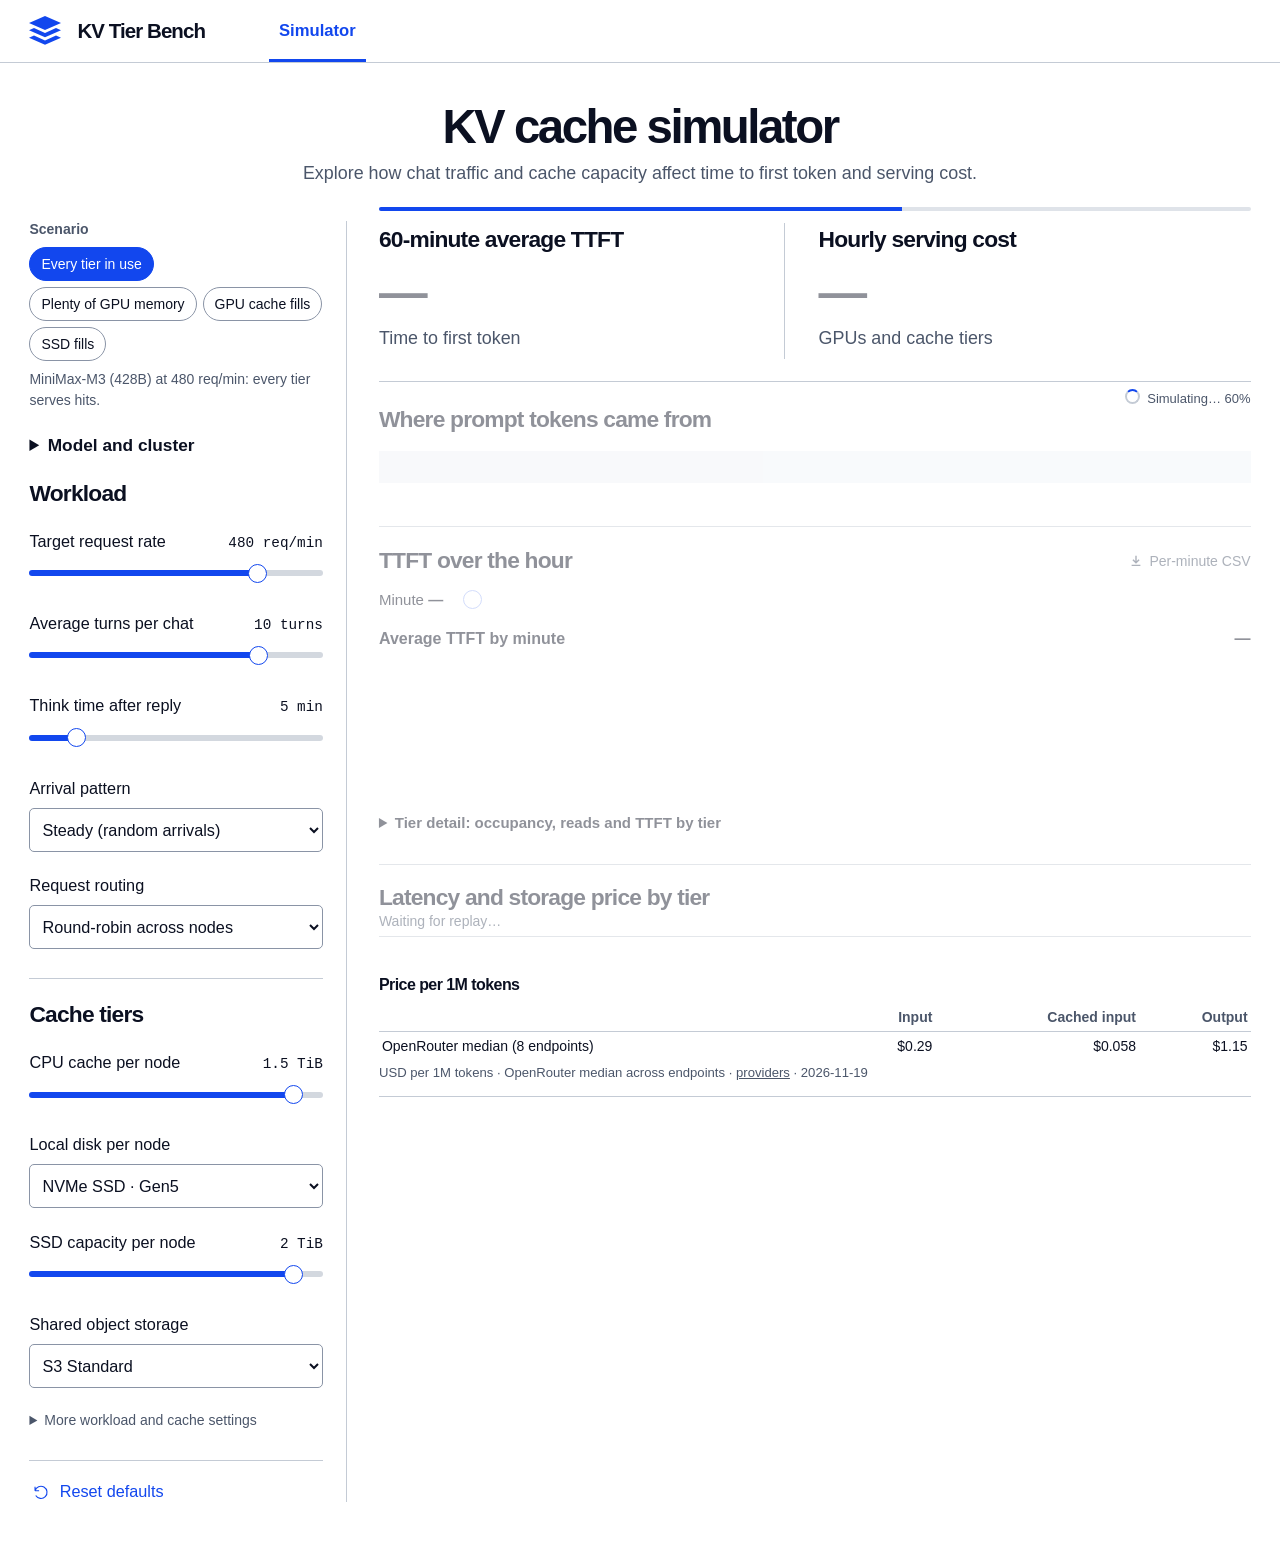
==== web/index.html @ f0acfe15 "kv-tier-bench: simulator only, large-model defaults, token prices, progress - Remove the advanced la" ====
<!doctype html>
<html lang="en">
<head>
<meta charset="utf-8">
<meta name="viewport" content="width=device-width, initial-scale=1">
<title>KV cache simulator · KV Tier Bench</title>
<meta name="description" content="Replay chat traffic through tiered KV caches to explore average time to first token and hourly backing storage cost.">
<link rel="icon" type="image/svg+xml" href="./layers.svg">
<link rel="stylesheet" href="./simulator.css">
<script type="module" src="./simulator.js"></script>
</head>
<body>
<header><nav aria-label="Main navigation">
  <a class="brand" href="./"><img src="./layers.svg" width="32" height="32" alt=""> KV Tier Bench</a>
  <a class="active" href="./" aria-current="page">Simulator</a>
</nav></header>
<main>
  <div class="intro">
    <h1>KV cache simulator</h1>
    <p>Explore how chat traffic and cache capacity affect time to first token and serving cost.</p>
  </div>
  <div class="workspace">
    <aside class="settings" aria-label="Simulator settings">
    <button type="button" id="edit-settings" aria-controls="controls" aria-expanded="false">Edit workload and cache</button>
    <div class="scenarios" role="group" aria-labelledby="scenario-heading">
      <h2 id="scenario-heading">Scenario</h2>
      <div id="scenario-buttons" class="scenario-buttons"></div>
      <p id="scenario-note" class="chart-note" aria-live="polite"></p>
    </div>
    <form id="controls" aria-label="Simulation parameters">
      <details class="deployment">
        <summary>Model and cluster</summary>
        <label class="select-field" for="model">Model</label><select id="model"></select>
        <label class="select-field" for="precision">Serving precision</label><select id="precision"></select>
        <label class="select-field" for="gpu">GPU model</label><select id="gpu"></select>
        <div class="counts">
          <label>Prefill nodes<select id="nodes"></select></label>
          <label>GPUs per node<select id="gpus-per-node"></select></label>
        </div>
        <p id="layout" class="chart-note"></p>
        <label class="select-field" for="interconnect">Inter-node link</label><select id="interconnect"></select>
        <p class="chart-note">Used for peer-cache reads, KV transfers to decode, and inter-node pipeline stages.</p>
      </details>
      <p id="cluster-summary" class="cluster-summary"></p>
      <p id="fit-note" class="fit-note" role="status" hidden></p>
      <section><h2>Workload</h2><div id="workload-controls"></div>
        <label class="select-field" for="pattern">Arrival pattern</label>
        <select id="pattern"><option value="steady">Steady (random arrivals)</option><option value="bursty">Bursty (2× for 2 min of every 6)</option></select>
        <label class="select-field" for="routing">Request routing</label>
        <select id="routing"><option value="round-robin">Round-robin across nodes</option><option value="sticky">Keep each chat on one instance</option><option value="random">Random instance per request</option></select>
      </section>
      <section><h2>Cache tiers</h2><div id="cache-controls"></div>
        <label class="select-field" for="disk">Local disk per node</label>
        <select id="disk">
          <option value="">Off</option>
          <option value="fs-nvme-gen5">NVMe SSD · Gen5</option>
          <option value="fs-nvme-gen4">NVMe SSD · Gen4</option>
        </select>
        <div id="disk-controls" hidden></div>
        <label class="select-field" for="backing">Shared object storage</label>
        <select id="backing">
          <option value="obj-aws-s3-standard">S3 Standard</option>
          <option value="obj-aws-s3-express">S3 Express</option>
          <option value="">Off</option>
        </select>
      </section>
      <details class="extra"><summary>More workload and cache settings</summary>
        <label class="select-field" for="start">Measure from</label>
        <select id="start"><option value="warm">Warmed-up caches (after 20 min)</option><option value="cold">Empty caches (cold start)</option></select>
        <label class="select-field" for="spread">Message and reply lengths</label>
        <select id="spread"><option value="fixed">Fixed at the set lengths</option><option value="moderate">Varied around them (moderate)</option><option value="long">Long-tailed (a few very long)</option></select>
        <div id="detail-controls"></div>
        <div id="memory-controls"></div>
        <label class="select-field" for="cache-admission">Save to backing tiers</label>
        <select id="cache-admission"><option value="prompt">Complete prompt chunks</option><option value="reply">Include generated reply chunks</option></select>
        <label class="select-field" for="lookup-policy">Priority after local SSD</label>
        <select id="lookup-policy"><option value="stock">S3 before peer (LMCache MP)</option><option value="peer">Peer before S3</option></select>
      </details>
      <button id="reset" type="button"><svg aria-hidden="true" viewBox="0 0 24 24"><path d="M3 10a9 9 0 1 1 1 7m-1-7V4m0 6h6"/></svg>Reset defaults</button>
    </form>
    </aside>
    <article aria-label="Simulation results" id="results" aria-busy="true">
      <div id="progress" class="progress indeterminate" role="progressbar" aria-label="Simulation progress" aria-valuemin="0" aria-valuemax="100"><span></span></div>
      <div class="metrics">
        <section><h2>60-minute average TTFT</h2><strong id="ttft">—</strong><p id="ttft-change" class="run-change"></p><p id="ttft-detail">Time to first token</p></section>
        <section><h2>Hourly serving cost</h2><strong id="cost">—</strong><p id="cost-change" class="run-change"></p><p id="cost-detail">GPUs and cache tiers</p></section>
      </div>
      <p id="status" role="status" class="busy">Simulating…</p>
      <section class="sources" aria-labelledby="sources-heading"><h2 id="sources-heading">Where prompt tokens came from</h2>
        <div id="bar" aria-hidden="true"></div><ul id="legend" aria-label="Share of prompt tokens by source"></ul>
        <p id="run-facts" class="chart-note"></p>
        <p id="cpu-note" class="chart-note" hidden></p>
      </section>
      <section class="timeline" aria-labelledby="timeline-heading">
        <div class="section-heading"><h2 id="timeline-heading">TTFT over the hour</h2>
          <button type="button" id="download-csv" disabled><svg aria-hidden="true" viewBox="0 0 16 16"><path d="M8 2v8m-3.5-3.5L8 10l3.5-3.5M3 13h10"/></svg>Per-minute CSV</button></div>
        <div class="minute-control">
          <label for="inspect-minute">Minute <b id="minute-label">—</b></label>
          <input id="inspect-minute" type="range" min="1" max="60" value="1" disabled>
        </div>
        <div class="track-heading"><h3 id="minute-heading">Average TTFT by minute</h3><strong id="minute-ttft">—</strong></div>
        <canvas id="chart" tabindex="0" role="img" aria-label="Average time to first token by minute. Use the arrow keys to inspect a minute."></canvas>
        <div id="read-events" class="track-note" aria-label="First storage reads"></div>
        <p id="minute-time" class="track-note"></p>
        <details id="tier-details" class="tier-details"><summary>Tier detail: occupancy, reads and TTFT by tier</summary>
        <section id="reader-summary" hidden aria-labelledby="reader-heading">
          <div class="track-heading"><h3 id="reader-heading">Median TTFT for requests reading each tier</h3>
            <select id="reader-scope" aria-label="Tier statistics period"><option value="minute">Selected minute</option><option value="replay" selected>Whole replay</option></select>
          </div>
          <table class="reader-table" aria-labelledby="reader-heading">
            <thead><tr><th scope="col">Tier</th><th scope="col">Requests</th><th scope="col">Median TTFT</th><th scope="col">Median MiB restored</th></tr></thead>
            <tbody id="reader-rows"></tbody>
          </table>
        </section>
        <div class="occupancy-scale">
          <label for="occupancy-scale">Occupancy scale</label>
          <select id="occupancy-scale"><option value="percent">Percent of KV capacity</option><option value="gib">GiB used</option></select>
        </div>
        <div id="tier-tracks"></div>
        </details>
      </section>
      <section id="tier-comparison" aria-labelledby="tier-comparison-title">
        <h2 id="tier-comparison-title">Latency and storage price by tier</h2>
        <p id="comparison-status" class="track-note" role="status"></p>
        <table id="tier-bars" hidden aria-labelledby="tier-comparison-title">
          <thead><tr><th scope="col">Cache option</th><th scope="col">60-minute average TTFT</th><th scope="col">USD / GB-month</th></tr></thead>
          <tbody></tbody>
        </table>
      </section>
      <section class="market-pricing"><h2>Price per 1M tokens</h2>
        <div id="openrouter-input-prices" aria-live="polite">Waiting for the replay…</div>
      </section>
    </article>
  </div>
</main>
</body>
</html>
---- web/simulator.css ----
:root {
  font-family: Inter, "Segoe UI", Arial, sans-serif;
  color: #0b1021;
  background: white;
  --blue: #1247ee;
  --muted: #4b566a;
  --rule: #c4cbd5;
  --side-space: clamp(20px, 2.3vw, 38px);
  font-synthesis: none;
}
* { box-sizing: border-box; }
body, h1, h2, p, ul { margin: 0; }
a, button { color: var(--blue); }
a { text-decoration: none; }
a:hover, button:hover { text-decoration: underline; }
button, input, select { font: inherit; }
:focus-visible { outline: 3px solid #175dec; outline-offset: 4px; }
header { border-bottom: 1px solid var(--rule); }
nav {
  display: flex; align-items: stretch; gap: clamp(28px, 5vw, 80px);
  max-width: 1600px; margin: auto; padding: 0 var(--side-space); height: 62px;
}
nav a { display: inline-flex; align-items: center; }
.brand { color: inherit; font-size: clamp(19px, 1.6vw, 25px); font-weight: 730; letter-spacing: -.045em; gap: 16px; }
.active { border-bottom: 3px solid var(--blue); padding: 3px 10px 0; font-weight: 650; }
nav .active { font-size: clamp(15px, 1.3vw, 20px); }
#reset svg { width: 1em; height: 1em; stroke: currentColor; stroke-width: 1.65; fill: none; }
main { max-width: 1600px; margin: auto; padding: 0 var(--side-space) 40px; }
.intro { text-align: center; padding: clamp(30px, 3vw, 46px) 0 clamp(28px, 2.65vw, 41px); }
h1 { font-weight: 730; font-size: clamp(38px, 3.7vw, 58px); line-height: 1.1; letter-spacing: -.052em; }
.intro p, .metrics p { margin-top: 8px; color: var(--muted); font-size: clamp(15px, 1.4vw, 21px); line-height: 1.45; }
.workspace { display: grid; grid-template-columns: minmax(242px, 26%) minmax(0, 1fr); gap: clamp(26px, 2.5vw, 40px); }
h2 { font-size: clamp(20px, 1.78vw, 28px); line-height: 1.25; letter-spacing: -.035em; }
.settings { min-width: 0; padding-right: clamp(20px, 1.8vw, 30px); border-right: 1px solid var(--rule); }
#edit-settings { display: none; }
.scenarios { margin-bottom: 22px; }
.scenarios h2 { font-size: 14px; letter-spacing: 0; color: var(--muted); font-weight: 600; }
.scenario-buttons { display: flex; flex-wrap: wrap; gap: 6px; margin-top: 8px; }
.scenario-buttons button { min-height: 34px; padding: 4px 11px; border: 1px solid #8a94a6; border-radius: 999px; background: white; color: inherit; font-size: 14px; cursor: pointer; }
.scenario-buttons button:hover { border-color: var(--blue); text-decoration: none; }
.scenario-buttons button[aria-pressed="true"] { background: var(--blue); border-color: var(--blue); color: white; }
.scenarios .chart-note { margin: 8px 0 0; }
form section + section, #reset { border-top: 1px solid var(--rule); margin-top: clamp(25px, 2.3vw, 36px); padding-top: 21px; }
.field, .select-field { display: block; margin-top: clamp(20px, 1.9vw, 30px); }
.field-head { display: flex; align-items: baseline; justify-content: space-between; gap: 8px; }
.field-head label, .select-field, select, #reset { font-size: clamp(15px, 1.27vw, 20px); }
output { font-family: "IBM Plex Mono", ui-monospace, monospace; font-size: clamp(13px, 1.12vw, 17px); white-space: nowrap; }
input[type="range"] {
  width: 100%; appearance: none; margin: 10px 0 0; height: 25px; cursor: pointer; background: transparent;
  --track: linear-gradient(to right, var(--blue) var(--fill), #d3d8df var(--fill));
}
input[type="range"]::-webkit-slider-runnable-track { height: 6px; border-radius: 9px; background: var(--track); }
input[type="range"]::-moz-range-track { height: 6px; border-radius: 9px; background: var(--track); }
input[type="range"]::-webkit-slider-thumb { appearance: none; width: 19px; height: 19px; margin-top: -6.5px; background: white; border: 1.5px solid var(--blue); border-radius: 50%; }
input[type="range"]:disabled { opacity: .4; cursor: default; }
input[type="range"]::-moz-range-thumb { width: 17px; height: 17px; background: white; border: 1.5px solid var(--blue); border-radius: 50%; }
select { margin-top: 10px; background: white; border: 1px solid #8a94a6; border-radius: 5px; min-height: 44px; padding: 8px; width: 100%; color: inherit; }
#reset { width: 100%; display: flex; align-items: center; gap: 10px; cursor: pointer; background: none; border-width: 1px 0 0; padding-left: 4px; }
.metrics { display: grid; grid-template-columns: 1fr 1.15fr; padding: 2px 0 clamp(18px, 1.7vw, 28px); border-bottom: 1px solid var(--rule); }
.metrics section + section { padding-left: clamp(22px, 2.6vw, 40px); border-left: 1px solid var(--rule); }
.metrics h2 { margin: 2px 0 13px; }
.metrics strong { display: block; font-size: clamp(36px, 3.8vw, 60px); font-weight: 720; line-height: 1.06; letter-spacing: -.048em; font-variant-numeric: tabular-nums; }
.metrics p { margin-bottom: 7px; }
.metrics .run-change { font-size: 14px; color: inherit; font-variant-numeric: tabular-nums; }
.run-change:empty { display: none; }
#results { min-width: 0; position: relative; }
#status { position: absolute; right: 0; margin-top: 7px; color: var(--muted); font-size: 13px; }
/* Simulation progress: a thin bar above the results and a spinner beside the status text. */
.progress { position: absolute; top: -14px; left: 0; right: 0; height: 4px; border-radius: 2px; background: #dfe3e9; overflow: hidden; }
.progress[hidden] { display: none; }
.progress span { display: block; height: 100%; width: 0; background: var(--blue); transition: width .2s ease-out; }
.progress.indeterminate span { width: 35%; animation: progress-slide 1.1s ease-in-out infinite; }
@keyframes progress-slide { from { transform: translateX(-100%); } to { transform: translateX(290%); } }
#status.busy::before { content: ""; display: inline-block; width: 11px; height: 11px; margin-right: 7px; vertical-align: -1px;
  border: 2px solid #c4cbd5; border-top-color: var(--blue); border-radius: 50%; animation: spin .8s linear infinite; }
@keyframes spin { to { transform: rotate(360deg); } }
@media (prefers-reduced-motion: reduce) {
  .progress.indeterminate span { animation: none; width: 100%; opacity: .4; }
  #status.busy::before { animation: none; }
}
#status.error { background: #fff3ed; color: #922b10; position: static; padding: 10px; margin-block: 16px; }
/* Results that belong to the previous settings fade while the replay runs. */
#results :is(.metrics strong, .run-change, .sources, .timeline, #tier-comparison) { transition: opacity .15s; }
#results[aria-busy="true"] :is(.metrics strong, .run-change, .sources, .timeline, #tier-comparison) { opacity: .45; }
#results.failed :is(.sources, .timeline, #tier-comparison) { display: none; }
.timeline { margin-top: clamp(22px, 2vw, 32px); padding-top: clamp(16px, 1.5vw, 22px); border-top: 1px solid var(--rule); }
.section-heading { display: flex; align-items: baseline; justify-content: space-between; gap: 12px; flex-wrap: wrap; }
#download-csv { display: inline-flex; align-items: center; gap: 6px; padding: 4px 0; border: 0; background: none; cursor: pointer; font-size: 14px; }
#download-csv:disabled { color: var(--muted); cursor: default; text-decoration: none; }
#download-csv svg { width: 1em; height: 1em; stroke: currentColor; stroke-width: 1.6; fill: none; }
.tier-details { margin-top: 18px; color: inherit; font-size: inherit; }
.tier-details > summary { font-weight: 600; font-size: 15px; padding: 8px 0; }
canvas { display: block; width: 100%; height: clamp(222px, 20vw, 312px); }
.sources { margin-top: clamp(16px, 1.8vw, 28px); }
#s3-note { margin-top: 8px; color: var(--muted); font-size: 14px; line-height: 1.5; }
#bar { display: flex; margin-top: 17px; height: clamp(26px, 2.55vw, 40px); background: #f0f3f8; }
#bar span { display: grid; place-items: center; font-size: clamp(13px, 1.15vw, 18px); font-weight: 600; overflow: hidden; }
#legend { list-style: none; display: flex; flex-wrap: wrap; align-items: center; gap: 10px 18px; justify-content: space-between; margin-top: 17px; padding: 0; font-size: clamp(13px, 1.1vw, 17px); }
#legend li { display: flex; align-items: center; gap: 8px; }
.swatch { width: 14px; height: 11px; border-radius: 2px; }
#pressure, details { color: var(--muted); font-size: 14px; line-height: 1.5; }
#pressure { margin-top: 16px; }
details { margin-top: 14px; }
summary { cursor: pointer; width: fit-content; }
details p { margin-top: 10px; max-width: 85ch; }
@media (max-width: 760px) {
  nav { height: 54px; gap: 17px; }
  .brand { gap: 8px; }
  .brand img { width: 24px; }
  nav .active { font-size: 14px; }
  .active { padding-inline: 0; }
  .intro { text-align: left; padding-block: 25px; }
  .intro p { max-width: 54ch; }
  .workspace { display: flex; flex-direction: column; gap: 0; }
  #results { display: contents; }
  .metrics { order: -2; grid-template-columns: 1fr 1fr; }
  .metrics h2 { font-size: 17px; margin-bottom: 8px; }
  .metrics strong { font-size: clamp(26px, 6vw, 36px); }
  .metrics p { font-size: 13px; }
  #status { order: -1; position: static; align-self: end; }
  .settings { display: flex; flex-wrap: wrap; align-items: center; gap: 4px 10px; padding: 8px 0; border: 0; border-bottom: 1px solid var(--rule); }
  #edit-settings { display: inline-flex; align-items: center; gap: 6px; min-height: 44px; border: 0; background: none; padding: 0; font-size: 14px; font-weight: 600; cursor: pointer; }
  #edit-settings::before { content: "▸"; }
  #edit-settings[aria-expanded="true"]::before { content: "▾"; }
  #edit-settings[aria-expanded="false"] ~ form { display: none; }
  .scenarios { width: 100%; margin: 0 0 6px; }
  /* While the settings are open, keep the two results in view above them. */
  .workspace:has(#edit-settings[aria-expanded="true"]) .metrics { position: sticky; top: 0; z-index: 2; background: white; padding-top: 8px; }
  .workspace:has(#edit-settings[aria-expanded="true"]) .metrics :is(h2, p:not(.run-change)) { display: none; }
  form { width: 100%; display: grid; grid-template-columns: 1fr 1fr; column-gap: 24px; padding: 8px 0 14px; }
  form section + section { border: 0; margin: 0; padding: 0; }
  .field, .select-field { margin-top: 15px; }
  #reset { border: 0; padding: 0; margin: 12px 0 0; font-size: 14px; }
  #legend { justify-content: flex-start; }
}
@media (max-width: 500px) {
  nav { gap: 13px; }
  .brand { font-size: 16px; }
  .metrics h2 { min-height: 2.5em; }
  nav .active { font-size: 13px; }
  form { display: block; }
  form section + section { margin-top: 17px; }
  .field { margin-top: 12px; }
  #reset { min-height: 32px; }
  canvas { height: 218px; }
}

.extra { margin-top: 22px; }
.extra label, .extra output { font-size: 14px; }
.extra select { font-size: 15px; min-height: 38px; padding: 6px 8px; }
@media (min-width: 501px) and (max-width: 760px) { .extra { grid-column: 1 / -1; } }

.chart-note, .track-note { color: var(--muted); font-size: 14px; line-height: 1.5; }
.chart-note { margin: 6px 0 14px; }
.minute-control { display: flex; align-items: center; gap: 18px; margin-block: 12px 18px; }
.minute-control label { white-space: nowrap; font-size: 15px; }
.minute-control b { display: inline-block; min-width: 2ch; font-variant-numeric: tabular-nums; }
.minute-control input { margin: 0; max-width: 330px; }
.track-heading, .tier-track .track-note { display: flex; align-items: baseline; justify-content: space-between; gap: 5px 12px; flex-wrap: wrap; }
.track-heading h3, .track-heading strong { font-size: 16px; margin: 0; }
.track-heading strong { font-variant-numeric: tabular-nums; }
.track-heading i { display: inline-block; vertical-align: 2px; width: 12px; height: 4px; margin-right: 7px; }
.timeline canvas { height: 138px; cursor: crosshair; }
.tier-track canvas { height: 76px; }
.tier-track { padding-top: 14px; margin-top: 14px; border-top: 1px solid #e3e7ed; }
.track-note button { font: inherit; padding: 0; border: 0; background: none; cursor: pointer; }
#tier-tracks + .chart-note { margin-top: 14px; }
#read-events { display: flex; flex-wrap: wrap; gap: 0 18px; }
#read-events i { display: inline-block; width: 7px; height: 7px; margin-right: 6px; }
#reader-summary { margin-top: 18px; }
#reader-scope { margin: 0; width: auto; min-height: 32px; font-size: 14px; }
.reader-table { width: 100%; margin-top: 8px; border-collapse: collapse; font-size: 14px; font-variant-numeric: tabular-nums; }
.reader-table :is(th, td) { text-align: right; padding: 6px 3px; }
.reader-table th:first-child { text-align: left; }
.reader-table thead { color: var(--muted); border-bottom: 1px solid var(--rule); }
.reader-table tbody th { font-weight: 500; }
@media (max-width: 500px) {
  .reader-table { font-size: 12px; }
  .reader-table :is(th, td) { padding-inline: 2px; }
}

.deployment { margin: 0; color: inherit; }
.deployment summary { font-weight: 650; font-size: clamp(17px, 1.35vw, 21px); }
.deployment .select-field, .counts { margin-top: 14px; }
.counts { display: grid; grid-template-columns: 1fr 1fr; gap: 12px; }
.counts label { font-size: clamp(15px, 1.27vw, 20px); }
.fit-note { margin: -12px 0 20px; padding: 8px 10px; background: #eef3ff; border-left: 3px solid var(--blue); font-size: 14px; line-height: 1.45; }
.cluster-summary { margin: 5px 0 20px; color: var(--muted); font-size: 14px; line-height: 1.45; }
@media (min-width: 501px) and (max-width: 760px) {
  .deployment, .cluster-summary, .fit-note { grid-column: 1 / -1; }
}

.occupancy-scale { display: flex; align-items: center; gap: 12px; font-size: 14px; margin-top: 20px; }
.occupancy-scale select { width: auto; margin: 0; min-height: 34px; font-size: inherit; }
.tier-track p.track-note { margin-top: 4px; }

.market-pricing { padding: 16px 0; border-bottom: 1px solid var(--rule); }
.market-pricing h2 { font-size: 1rem; }
.input-rates { display: flex; flex-wrap: wrap; gap: 4px 24px; margin-top: 6px; }
.input-rates strong { font-variant-numeric: tabular-nums; }
.price-source { color: var(--muted); font-size: 0.82rem; margin-top: 5px; }
.price-source a { color: inherit; text-decoration: underline; }

#tier-comparison { margin: 22px 0; padding: 18px 0 4px; border-block: 1px solid var(--rule); }
#tier-bars { table-layout: fixed; border-collapse: collapse; width: 100%; margin: 10px 0; font-variant-numeric: tabular-nums; }
#tier-bars th, #tier-bars td { padding: 8px 14px 8px 0; text-align: left; vertical-align: top; font-size: 14px; }
#tier-bars thead th { color: var(--muted); border-bottom: 1px solid var(--rule); }
#tier-bars tbody th { font-weight: 550; }
#tier-bars .compare-note { color: var(--muted); }
.compare-track { position: relative; height: 6px; margin: 5px 0 0; background: #eef1f6; }
.compare-track i { display: block; height: 100%; background: var(--blue); }
#tier-bars td:last-child .compare-track i { background: #098579; }
.compare-track b { position: absolute; top: -3px; height: 12px; border-left: 2px solid #142039; }
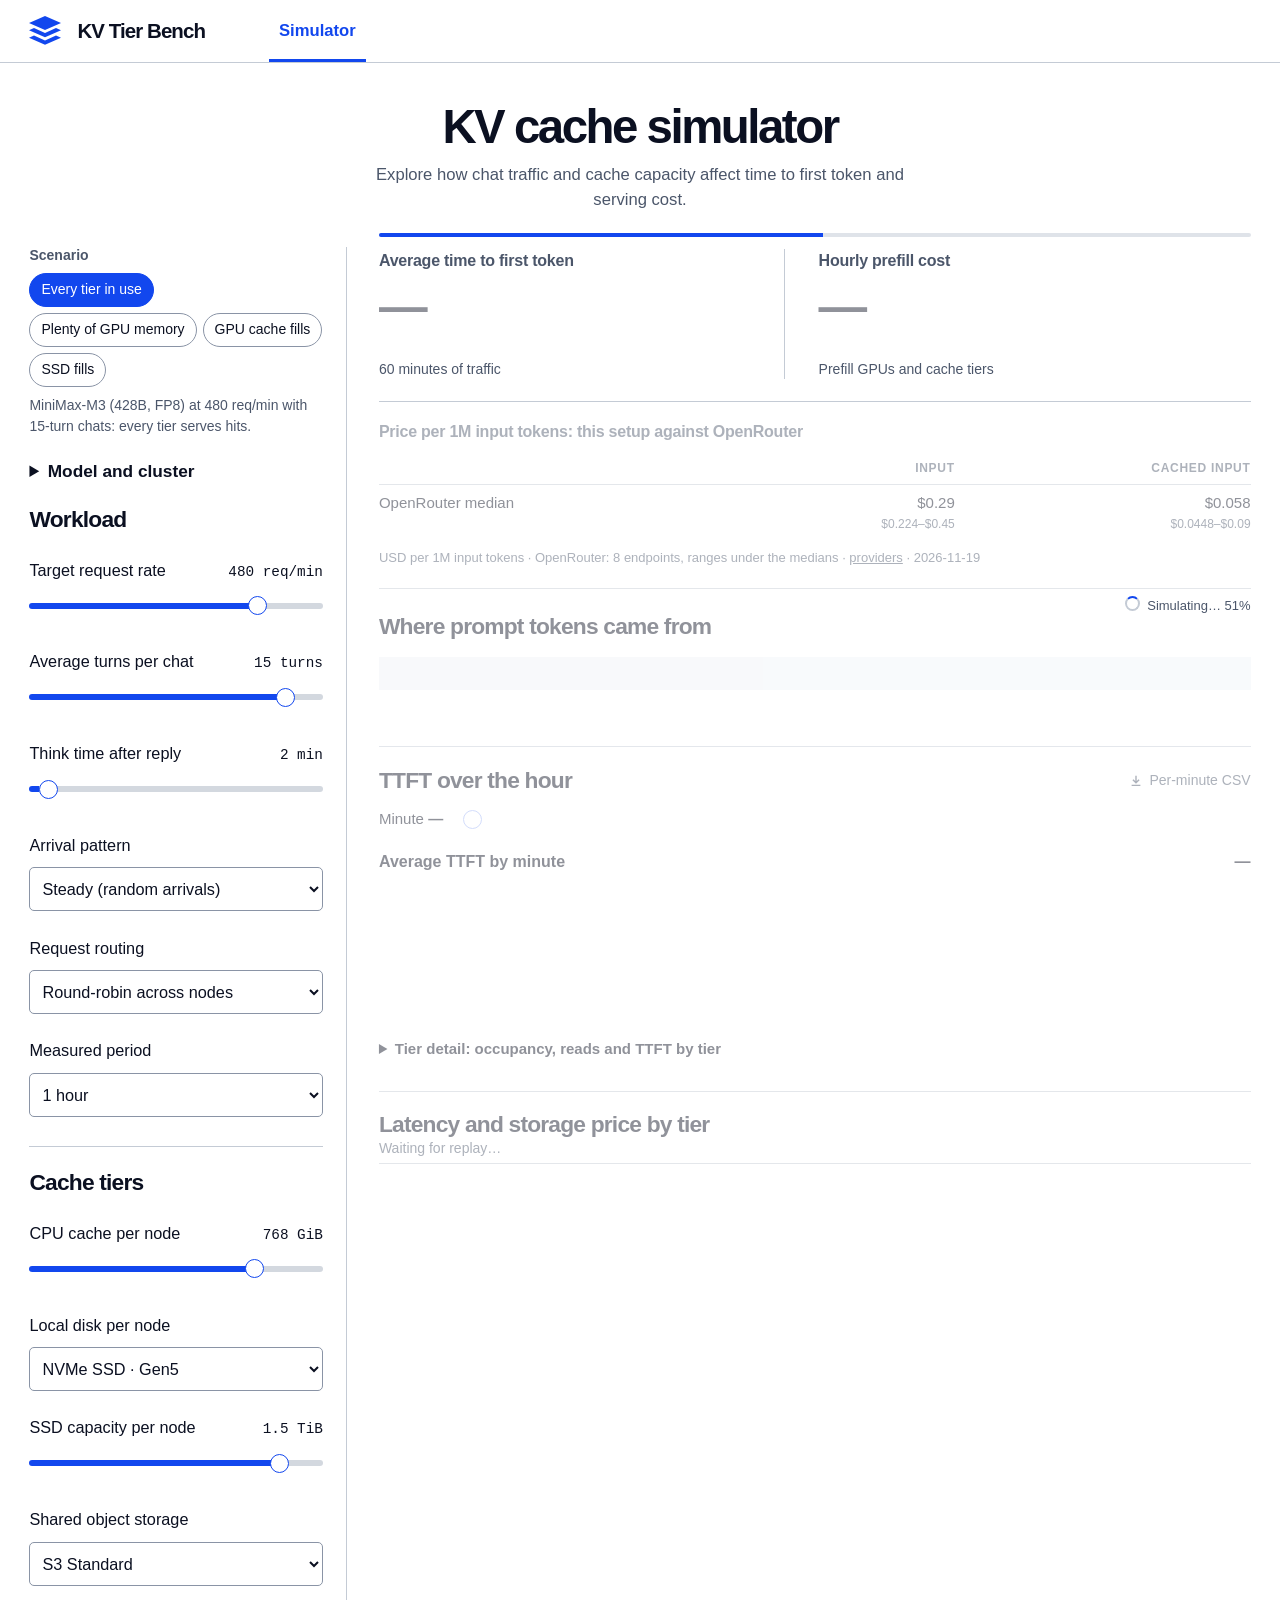
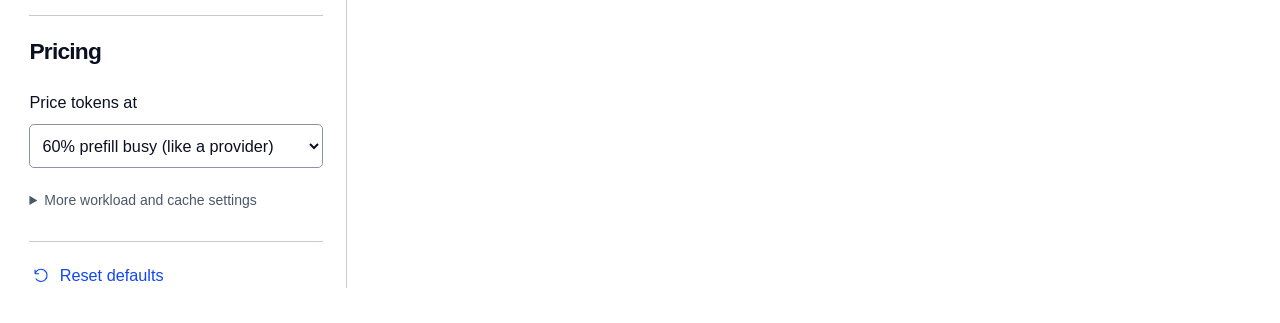
==== commit 59595b81: "kv-tier-bench: model defaults, prefill-only cost, 60%-busy prices, longer runs - Choosing a model ap" ====
--- a/web/index.html
+++ b/web/index.html
@@ -48,6 +48,8 @@
         <select id="pattern"><option value="steady">Steady (random arrivals)</option><option value="bursty">Bursty (2× for 2 min of every 6)</option></select>
         <label class="select-field" for="routing">Request routing</label>
         <select id="routing"><option value="round-robin">Round-robin across nodes</option><option value="sticky">Keep each chat on one instance</option><option value="random">Random instance per request</option></select>
+        <label class="select-field" for="hours">Measured period</label>
+        <select id="hours"><option value="1">1 hour</option><option value="2">2 hours</option><option value="3">3 hours</option></select>
       </section>
       <section><h2>Cache tiers</h2><div id="cache-controls"></div>
         <label class="select-field" for="disk">Local disk per node</label>
@@ -63,6 +65,10 @@
           <option value="obj-aws-s3-express">S3 Express</option>
           <option value="">Off</option>
         </select>
+      </section>
+      <section><h2>Pricing</h2>
+        <label class="select-field" for="price-at">Price tokens at</label>
+        <select id="price-at"><option value="0.6">60% prefill busy (like a provider)</option><option value="0.4">40% prefill busy</option><option value="0.8">80% prefill busy</option><option value="actual">This replay's load</option></select>
       </section>
       <details class="extra"><summary>More workload and cache settings</summary>
         <label class="select-field" for="start">Measure from</label>
@@ -82,13 +88,20 @@
     <article aria-label="Simulation results" id="results" aria-busy="true">
       <div id="progress" class="progress indeterminate" role="progressbar" aria-label="Simulation progress" aria-valuemin="0" aria-valuemax="100"><span></span></div>
       <div class="metrics">
-        <section><h2>60-minute average TTFT</h2><strong id="ttft">—</strong><p id="ttft-change" class="run-change"></p><p id="ttft-detail">Time to first token</p></section>
-        <section><h2>Hourly serving cost</h2><strong id="cost">—</strong><p id="cost-change" class="run-change"></p><p id="cost-detail">GPUs and cache tiers</p></section>
+        <section><h2>Average time to first token</h2><strong id="ttft">—</strong><p id="ttft-change" class="run-change"></p>
+          <dl id="ttft-stats" class="stats"></dl><p id="ttft-detail" class="metric-note">60 minutes of traffic</p>
+          <p id="trend-note" class="warn-note" hidden></p></section>
+        <section><h2>Hourly prefill cost</h2><strong id="cost">—</strong><p id="cost-change" class="run-change"></p>
+          <dl id="cost-stats" class="stats"></dl><p id="cost-detail" class="metric-note">Prefill GPUs and cache tiers</p></section>
       </div>
+      <section class="price-compare" aria-labelledby="price-heading">
+        <h2 id="price-heading">Price per 1M input tokens: this setup against OpenRouter</h2>
+        <div id="openrouter-input-prices" aria-live="polite">Waiting for the replay…</div>
+      </section>
       <p id="status" role="status" class="busy">Simulating…</p>
       <section class="sources" aria-labelledby="sources-heading"><h2 id="sources-heading">Where prompt tokens came from</h2>
         <div id="bar" aria-hidden="true"></div><ul id="legend" aria-label="Share of prompt tokens by source"></ul>
-        <p id="run-facts" class="chart-note"></p>
+        <ul id="run-facts" class="facts" aria-label="Run summary"></ul>
         <p id="cpu-note" class="chart-note" hidden></p>
       </section>
       <section class="timeline" aria-labelledby="timeline-heading">
@@ -127,9 +140,6 @@
           <tbody></tbody>
         </table>
       </section>
-      <section class="market-pricing"><h2>Price per 1M tokens</h2>
-        <div id="openrouter-input-prices" aria-live="polite">Waiting for the replay…</div>
-      </section>
     </article>
   </div>
 </main>
--- a/web/simulator.css
+++ b/web/simulator.css
@@ -7,6 +7,8 @@
   --rule: #c4cbd5;
   --side-space: clamp(20px, 2.3vw, 38px);
   font-synthesis: none;
+  line-height: 1.5;
+  -webkit-font-smoothing: antialiased;
 }
 * { box-sizing: border-box; }
 body, h1, h2, p, ul { margin: 0; }
@@ -28,7 +30,7 @@
 main { max-width: 1600px; margin: auto; padding: 0 var(--side-space) 40px; }
 .intro { text-align: center; padding: clamp(30px, 3vw, 46px) 0 clamp(28px, 2.65vw, 41px); }
 h1 { font-weight: 730; font-size: clamp(38px, 3.7vw, 58px); line-height: 1.1; letter-spacing: -.052em; }
-.intro p, .metrics p { margin-top: 8px; color: var(--muted); font-size: clamp(15px, 1.4vw, 21px); line-height: 1.45; }
+.intro p { margin: 10px auto 0; max-width: 60ch; color: var(--muted); font-size: clamp(15px, 1.3vw, 19px); line-height: 1.5; }
 .workspace { display: grid; grid-template-columns: minmax(242px, 26%) minmax(0, 1fr); gap: clamp(26px, 2.5vw, 40px); }
 h2 { font-size: clamp(20px, 1.78vw, 28px); line-height: 1.25; letter-spacing: -.035em; }
 .settings { min-width: 0; padding-right: clamp(20px, 1.8vw, 30px); border-right: 1px solid var(--rule); }
@@ -58,10 +60,28 @@
 #reset { width: 100%; display: flex; align-items: center; gap: 10px; cursor: pointer; background: none; border-width: 1px 0 0; padding-left: 4px; }
 .metrics { display: grid; grid-template-columns: 1fr 1.15fr; padding: 2px 0 clamp(18px, 1.7vw, 28px); border-bottom: 1px solid var(--rule); }
 .metrics section + section { padding-left: clamp(22px, 2.6vw, 40px); border-left: 1px solid var(--rule); }
-.metrics h2 { margin: 2px 0 13px; }
+.metrics h2 { margin: 2px 0 10px; font-size: clamp(16px, 1.25vw, 19px); letter-spacing: -.015em; font-weight: 650; color: var(--muted); }
 .metrics strong { display: block; font-size: clamp(36px, 3.8vw, 60px); font-weight: 720; line-height: 1.06; letter-spacing: -.048em; font-variant-numeric: tabular-nums; }
-.metrics p { margin-bottom: 7px; }
-.metrics .run-change { font-size: 14px; color: inherit; font-variant-numeric: tabular-nums; }
+.metrics .run-change { margin-top: 6px; font-size: 14px; font-variant-numeric: tabular-nums; }
+.stats { display: flex; flex-wrap: wrap; gap: 8px 26px; margin: 16px 0 0; }
+.stats div { min-width: 0; }
+.stats dt { color: var(--muted); font-size: 12px; font-weight: 600; letter-spacing: .06em; text-transform: uppercase; }
+.stats dd { margin: 2px 0 0; font-size: clamp(16px, 1.3vw, 19px); font-weight: 600; font-variant-numeric: tabular-nums; white-space: nowrap; }
+.metric-note { margin-top: 10px; color: var(--muted); font-size: 14px; line-height: 1.45; }
+/* This setup's price per 1M tokens against OpenRouter, right under the headline estimates. */
+.price-compare { padding: clamp(16px, 1.6vw, 24px) 0; border-bottom: 1px solid var(--rule); }
+.price-compare h2 { font-size: clamp(16px, 1.25vw, 19px); letter-spacing: -.015em; font-weight: 650; color: var(--muted); }
+.price-table { width: 100%; margin-top: 10px; border-collapse: collapse; font-variant-numeric: tabular-nums; }
+.price-table :is(th, td) { padding: 7px 0 7px 16px; text-align: right; vertical-align: top; font-size: 15px; }
+.price-table :is(th, td):first-child { padding-left: 0; text-align: left; }
+.price-table thead th { color: var(--muted); font-size: 12px; font-weight: 600; letter-spacing: .06em; text-transform: uppercase; border-bottom: 1px solid var(--rule); }
+.price-table tbody th { font-weight: 500; }
+.price-table tbody tr + tr { border-top: 1px solid #e3e7ed; }
+.price-table .ours .price { font-size: clamp(17px, 1.4vw, 21px); font-weight: 700; }
+.price-table span.price { display: block; }
+.price-table small { display: block; color: var(--muted); font-size: 12px; }
+.price-table .ratio-row :is(th, td) { color: var(--muted); font-size: 14px; }
+.price-table .ratio { font-weight: 600; color: #0b1021; }
 .run-change:empty { display: none; }
 #results { min-width: 0; position: relative; }
 #status { position: absolute; right: 0; margin-top: 7px; color: var(--muted); font-size: 13px; }
@@ -80,9 +100,9 @@
 }
 #status.error { background: #fff3ed; color: #922b10; position: static; padding: 10px; margin-block: 16px; }
 /* Results that belong to the previous settings fade while the replay runs. */
-#results :is(.metrics strong, .run-change, .sources, .timeline, #tier-comparison) { transition: opacity .15s; }
-#results[aria-busy="true"] :is(.metrics strong, .run-change, .sources, .timeline, #tier-comparison) { opacity: .45; }
-#results.failed :is(.sources, .timeline, #tier-comparison) { display: none; }
+#results :is(.metrics strong, .run-change, .stats, .price-compare, .sources, .timeline, #tier-comparison) { transition: opacity .15s; }
+#results[aria-busy="true"] :is(.metrics strong, .run-change, .stats, .price-compare, .sources, .timeline, #tier-comparison) { opacity: .45; }
+#results.failed :is(.price-compare, .sources, .timeline, #tier-comparison) { display: none; }
 .timeline { margin-top: clamp(22px, 2vw, 32px); padding-top: clamp(16px, 1.5vw, 22px); border-top: 1px solid var(--rule); }
 .section-heading { display: flex; align-items: baseline; justify-content: space-between; gap: 12px; flex-wrap: wrap; }
 #download-csv { display: inline-flex; align-items: center; gap: 6px; padding: 4px 0; border: 0; background: none; cursor: pointer; font-size: 14px; }
@@ -92,14 +112,17 @@
 .tier-details > summary { font-weight: 600; font-size: 15px; padding: 8px 0; }
 canvas { display: block; width: 100%; height: clamp(222px, 20vw, 312px); }
 .sources { margin-top: clamp(16px, 1.8vw, 28px); }
-#s3-note { margin-top: 8px; color: var(--muted); font-size: 14px; line-height: 1.5; }
 #bar { display: flex; margin-top: 17px; height: clamp(26px, 2.55vw, 40px); background: #f0f3f8; }
 #bar span { display: grid; place-items: center; font-size: clamp(13px, 1.15vw, 18px); font-weight: 600; overflow: hidden; }
-#legend { list-style: none; display: flex; flex-wrap: wrap; align-items: center; gap: 10px 18px; justify-content: space-between; margin-top: 17px; padding: 0; font-size: clamp(13px, 1.1vw, 17px); }
-#legend li { display: flex; align-items: center; gap: 8px; }
+#legend { list-style: none; display: flex; flex-wrap: wrap; align-items: center; gap: 8px 24px; margin-top: 14px; padding: 0; font-size: clamp(14px, 1.05vw, 16px); }
+#legend li { display: flex; align-items: center; gap: 7px; }
+#legend b { font-weight: 650; font-variant-numeric: tabular-nums; }
+.facts { list-style: none; display: flex; flex-wrap: wrap; gap: 6px; margin: 16px 0 0; padding: 0; }
+.facts li { padding: 3px 10px; border-radius: 999px; background: #f0f3f8; color: #2c3546; font-size: 13px; font-variant-numeric: tabular-nums; }
+.warn-note { margin: 12px 0 0; padding: 8px 12px; border-left: 3px solid #c77700; background: #fff7e8; color: #5b3a00; font-size: 14px; line-height: 1.45; }
+#cpu-note { margin: 12px 0 0; padding: 8px 12px; border-left: 3px solid #c77700; background: #fff7e8; color: #5b3a00; font-size: 14px; }
 .swatch { width: 14px; height: 11px; border-radius: 2px; }
-#pressure, details { color: var(--muted); font-size: 14px; line-height: 1.5; }
-#pressure { margin-top: 16px; }
+details { color: var(--muted); font-size: 14px; line-height: 1.5; }
 details { margin-top: 14px; }
 summary { cursor: pointer; width: fit-content; }
 details p { margin-top: 10px; max-width: 85ch; }
@@ -116,7 +139,10 @@
   .metrics { order: -2; grid-template-columns: 1fr 1fr; }
   .metrics h2 { font-size: 17px; margin-bottom: 8px; }
   .metrics strong { font-size: clamp(26px, 6vw, 36px); }
-  .metrics p { font-size: 13px; }
+  .metrics :is(p, .stats dd) { font-size: 13px; }
+  .stats { gap: 6px 14px; }
+  .price-compare { order: -2; }
+  .price-table :is(th, td) { font-size: 13px; padding-left: 8px; }
   #status { order: -1; position: static; align-self: end; }
   .settings { display: flex; flex-wrap: wrap; align-items: center; gap: 4px 10px; padding: 8px 0; border: 0; border-bottom: 1px solid var(--rule); }
   #edit-settings { display: inline-flex; align-items: center; gap: 6px; min-height: 44px; border: 0; background: none; padding: 0; font-size: 14px; font-weight: 600; cursor: pointer; }
@@ -126,12 +152,11 @@
   .scenarios { width: 100%; margin: 0 0 6px; }
   /* While the settings are open, keep the two results in view above them. */
   .workspace:has(#edit-settings[aria-expanded="true"]) .metrics { position: sticky; top: 0; z-index: 2; background: white; padding-top: 8px; }
-  .workspace:has(#edit-settings[aria-expanded="true"]) .metrics :is(h2, p:not(.run-change)) { display: none; }
+  .workspace:has(#edit-settings[aria-expanded="true"]) .metrics :is(h2, p:not(.run-change), .stats) { display: none; }
   form { width: 100%; display: grid; grid-template-columns: 1fr 1fr; column-gap: 24px; padding: 8px 0 14px; }
   form section + section { border: 0; margin: 0; padding: 0; }
   .field, .select-field { margin-top: 15px; }
   #reset { border: 0; padding: 0; margin: 12px 0 0; font-size: 14px; }
-  #legend { justify-content: flex-start; }
 }
 @media (max-width: 500px) {
   nav { gap: 13px; }
@@ -194,11 +219,7 @@
 .occupancy-scale select { width: auto; margin: 0; min-height: 34px; font-size: inherit; }
 .tier-track p.track-note { margin-top: 4px; }
 
-.market-pricing { padding: 16px 0; border-bottom: 1px solid var(--rule); }
-.market-pricing h2 { font-size: 1rem; }
-.input-rates { display: flex; flex-wrap: wrap; gap: 4px 24px; margin-top: 6px; }
-.input-rates strong { font-variant-numeric: tabular-nums; }
-.price-source { color: var(--muted); font-size: 0.82rem; margin-top: 5px; }
+.price-source { color: var(--muted); font-size: 13px; margin-top: 8px; }
 .price-source a { color: inherit; text-decoration: underline; }
 
 #tier-comparison { margin: 22px 0; padding: 18px 0 4px; border-block: 1px solid var(--rule); }
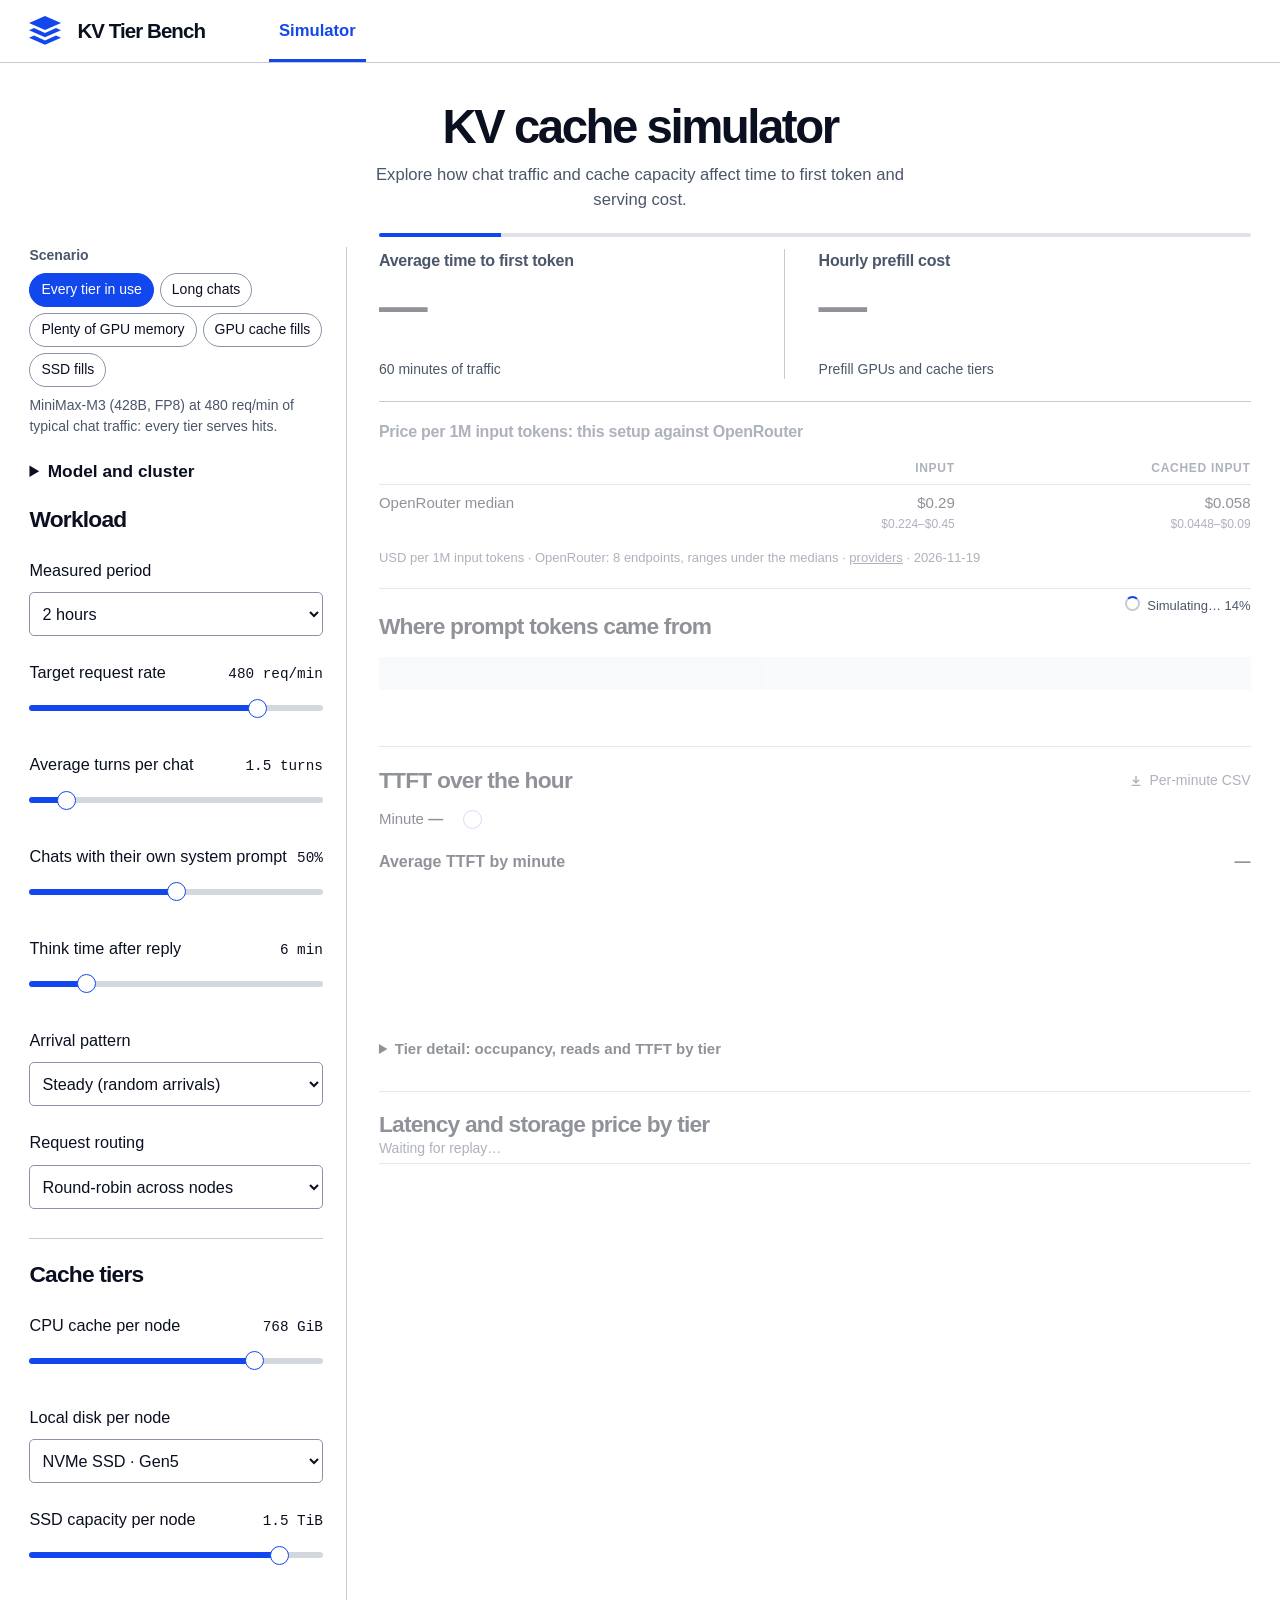
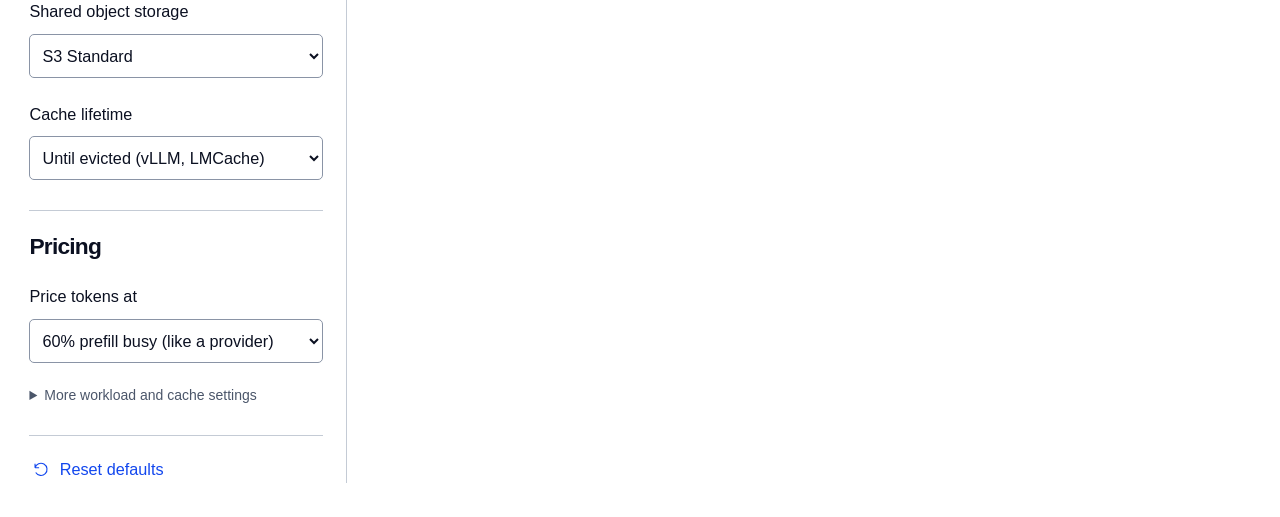
==== commit d271a7d2: "kv-tier-bench: production-like cache hit rates, tier latency and prices - Default workload follows p" ====
--- a/web/index.html
+++ b/web/index.html
@@ -43,13 +43,14 @@
       </details>
       <p id="cluster-summary" class="cluster-summary"></p>
       <p id="fit-note" class="fit-note" role="status" hidden></p>
-      <section><h2>Workload</h2><div id="workload-controls"></div>
+      <section><h2>Workload</h2>
+        <label class="select-field" for="hours">Measured period</label>
+        <select id="hours"><option value="1">1 hour</option><option value="2">2 hours</option><option value="3">3 hours</option></select>
+        <div id="workload-controls"></div>
         <label class="select-field" for="pattern">Arrival pattern</label>
         <select id="pattern"><option value="steady">Steady (random arrivals)</option><option value="bursty">Bursty (2× for 2 min of every 6)</option></select>
         <label class="select-field" for="routing">Request routing</label>
         <select id="routing"><option value="round-robin">Round-robin across nodes</option><option value="sticky">Keep each chat on one instance</option><option value="random">Random instance per request</option></select>
-        <label class="select-field" for="hours">Measured period</label>
-        <select id="hours"><option value="1">1 hour</option><option value="2">2 hours</option><option value="3">3 hours</option></select>
       </section>
       <section><h2>Cache tiers</h2><div id="cache-controls"></div>
         <label class="select-field" for="disk">Local disk per node</label>
@@ -65,6 +66,8 @@
           <option value="obj-aws-s3-express">S3 Express</option>
           <option value="">Off</option>
         </select>
+        <label class="select-field" for="lifetime">Cache lifetime</label>
+        <select id="lifetime"><option value="0">Until evicted (vLLM, LMCache)</option><option value="60">1 hour unused</option><option value="5">5 minutes unused (hosted API default)</option></select>
       </section>
       <section><h2>Pricing</h2>
         <label class="select-field" for="price-at">Price tokens at</label>
@@ -77,6 +80,8 @@
         <select id="spread"><option value="fixed">Fixed at the set lengths</option><option value="moderate">Varied around them (moderate)</option><option value="long">Long-tailed (a few very long)</option></select>
         <div id="detail-controls"></div>
         <div id="memory-controls"></div>
+        <label class="select-field" for="min-cache">Shortest cached prompt</label>
+        <select id="min-cache"><option value="0">Any full block (vLLM, LMCache)</option><option value="1024">1,024 tokens (OpenAI)</option><option value="4096">4,096 tokens (some Anthropic models)</option></select>
         <label class="select-field" for="cache-admission">Save to backing tiers</label>
         <select id="cache-admission"><option value="prompt">Complete prompt chunks</option><option value="reply">Include generated reply chunks</option></select>
         <label class="select-field" for="lookup-policy">Priority after local SSD</label>
@@ -136,7 +141,7 @@
         <h2 id="tier-comparison-title">Latency and storage price by tier</h2>
         <p id="comparison-status" class="track-note" role="status"></p>
         <table id="tier-bars" hidden aria-labelledby="tier-comparison-title">
-          <thead><tr><th scope="col">Cache option</th><th scope="col">60-minute average TTFT</th><th scope="col">USD / GB-month</th></tr></thead>
+          <thead><tr><th scope="col">Cache option</th><th scope="col">Median TTFT of requests reading it</th><th scope="col">USD / GiB-month</th></tr></thead>
           <tbody></tbody>
         </table>
       </section>
--- a/web/simulator.css
+++ b/web/simulator.css
@@ -230,5 +230,6 @@
 #tier-bars .compare-note { color: var(--muted); }
 .compare-track { position: relative; height: 6px; margin: 5px 0 0; background: #eef1f6; }
 .compare-track i { display: block; height: 100%; background: var(--blue); }
-#tier-bars td:last-child .compare-track i { background: #098579; }
+#tier-bars small { color: var(--muted); font-size: 12px; }
+#tier-bars small.billing { display: block; }
 .compare-track b { position: absolute; top: -3px; height: 12px; border-left: 2px solid #142039; }
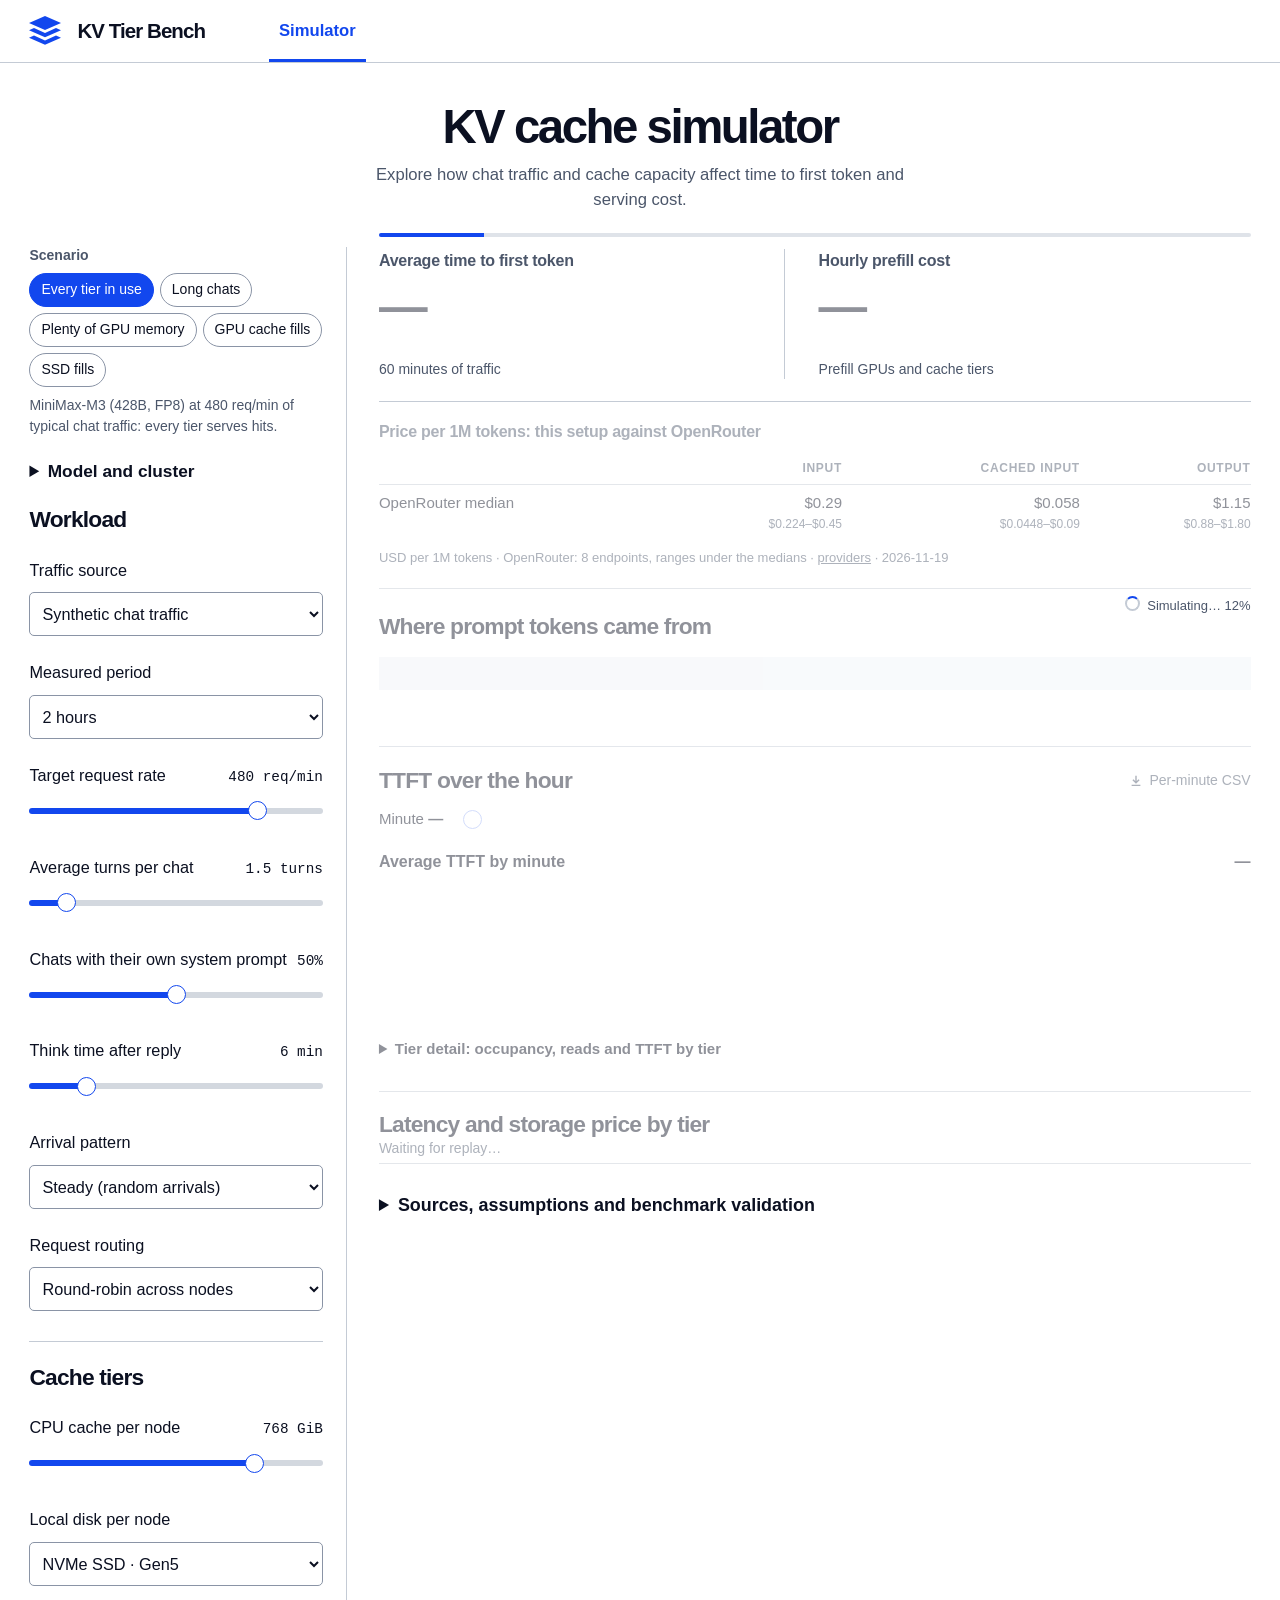
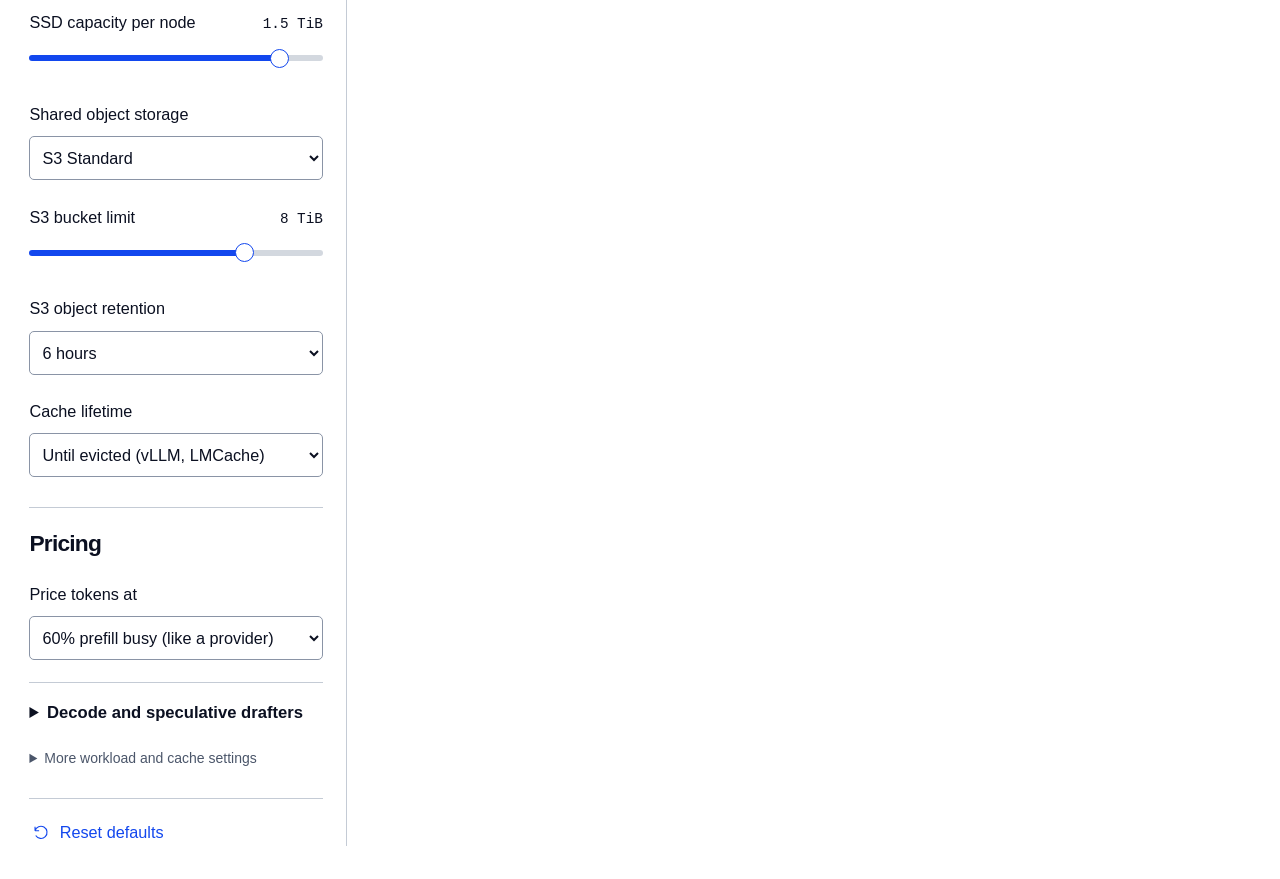
==== commit 2c3d8fa2: "kv-tier-bench: fix simulator bugs, add S3 limits, trace replay, decode controls and validation" ====
--- a/web/index.html
+++ b/web/index.html
@@ -44,11 +44,34 @@
       <p id="cluster-summary" class="cluster-summary"></p>
       <p id="fit-note" class="fit-note" role="status" hidden></p>
       <section><h2>Workload</h2>
-        <label class="select-field" for="hours">Measured period</label>
-        <select id="hours"><option value="1">1 hour</option><option value="2">2 hours</option><option value="3">3 hours</option></select>
-        <div id="workload-controls"></div>
-        <label class="select-field" for="pattern">Arrival pattern</label>
-        <select id="pattern"><option value="steady">Steady (random arrivals)</option><option value="bursty">Bursty (2× for 2 min of every 6)</option></select>
+        <label class="select-field" for="workload-source">Traffic source</label>
+        <select id="workload-source">
+          <option value="synthetic">Synthetic chat traffic</option>
+          <option value="mc:0">Mooncake · Conversation trace (12k reqs)</option>
+          <option value="mc:1">Mooncake · Tool &amp; coding agent (23.6k reqs)</option>
+          <option value="mc:2">Mooncake · Synthetic trace (4k reqs)</option>
+          <option value="mc:3">Mooncake · arXiv trace (23.6k reqs)</option>
+          <option value="upload">Upload custom JSONL / JSON trace…</option>
+        </select>
+        <div id="trace-upload" hidden>
+          <label class="select-field" for="trace-file">Trace file (JSONL or JSON)</label>
+          <input type="file" id="trace-file" accept=".jsonl,.json,application/json,text/plain">
+          <label class="select-field" for="trace-block">Tokens per hash ID</label>
+          <select id="trace-block">
+            <option value="512" selected>512 tokens (Mooncake)</option>
+            <option value="256">256 tokens (LMCache)</option>
+            <option value="64">64 tokens (vLLM)</option>
+            <option value="16">16 tokens</option>
+          </select>
+        </div>
+        <p id="trace-note" class="chart-note" hidden></p>
+        <div id="synthetic-controls">
+          <label class="select-field" for="hours">Measured period</label>
+          <select id="hours"><option value="1">1 hour</option><option value="2">2 hours</option><option value="3">3 hours</option></select>
+          <div id="workload-controls"></div>
+          <label class="select-field" for="pattern">Arrival pattern</label>
+          <select id="pattern"><option value="steady">Steady (random arrivals)</option><option value="bursty">Bursty (2× for 2 min of every 6)</option></select>
+        </div>
         <label class="select-field" for="routing">Request routing</label>
         <select id="routing"><option value="round-robin">Round-robin across nodes</option><option value="sticky">Keep each chat on one instance</option><option value="random">Random instance per request</option></select>
       </section>
@@ -66,6 +89,17 @@
           <option value="obj-aws-s3-express">S3 Express</option>
           <option value="">Off</option>
         </select>
+        <div id="s3-controls">
+          <div id="s3-size-host"></div>
+          <label class="select-field" for="s3-ttl">S3 object retention</label>
+          <select id="s3-ttl">
+            <option value="15">15 minutes</option>
+            <option value="60">1 hour</option>
+            <option value="360">6 hours</option>
+            <option value="1440">24 hours (S3 lifecycle min)</option>
+            <option value="0">No time limit</option>
+          </select>
+        </div>
         <label class="select-field" for="lifetime">Cache lifetime</label>
         <select id="lifetime"><option value="0">Until evicted (vLLM, LMCache)</option><option value="60">1 hour unused</option><option value="5">5 minutes unused (hosted API default)</option></select>
       </section>
@@ -73,12 +107,41 @@
         <label class="select-field" for="price-at">Price tokens at</label>
         <select id="price-at"><option value="0.6">60% prefill busy (like a provider)</option><option value="0.4">40% prefill busy</option><option value="0.8">80% prefill busy</option><option value="actual">This replay's load</option></select>
       </section>
+      <details id="decode-details" class="extra decode-controls"><summary>Decode and speculative drafters</summary>
+        <label class="select-field" for="spec">Speculative decoding</label>
+        <select id="spec"></select>
+        <label class="select-field" for="decode-ep">Expert-parallel decode (MoE)</label>
+        <select id="decode-ep">
+          <option value="0">Off · match TP instance</option>
+          <option value="16">16 GPUs</option>
+          <option value="32">32 GPUs</option>
+          <option value="64">64 GPUs</option>
+          <option value="144">144 GPUs (DeepSeek wide-EP)</option>
+        </select>
+        <label class="select-field" for="decode-overlap">Two-batch comm overlap</label>
+        <select id="decode-overlap">
+          <option value="off">Off</option>
+          <option value="on">On (hide EP all-to-all)</option>
+        </select>
+        <label class="select-field" for="decode-speed">Min per-user output speed</label>
+        <select id="decode-speed">
+          <option value="0">No floor (max batch)</option>
+          <option value="30">30 tok/s per user</option>
+          <option value="50">50 tok/s per user</option>
+          <option value="80">80 tok/s per user</option>
+          <option value="100">100 tok/s per user</option>
+          <option value="150">150 tok/s per user</option>
+        </select>
+        <p id="decode-note" class="chart-note" hidden></p>
+      </details>
       <details class="extra"><summary>More workload and cache settings</summary>
         <label class="select-field" for="start">Measure from</label>
         <select id="start"><option value="warm">Warmed-up caches (after 20 min)</option><option value="cold">Empty caches (cold start)</option></select>
-        <label class="select-field" for="spread">Message and reply lengths</label>
-        <select id="spread"><option value="fixed">Fixed at the set lengths</option><option value="moderate">Varied around them (moderate)</option><option value="long">Long-tailed (a few very long)</option></select>
-        <div id="detail-controls"></div>
+        <div id="synthetic-extra">
+          <label class="select-field" for="spread">Message and reply lengths</label>
+          <select id="spread"><option value="fixed">Fixed at the set lengths</option><option value="moderate">Varied around them (moderate)</option><option value="long">Long-tailed (a few very long)</option></select>
+          <div id="detail-controls"></div>
+        </div>
         <div id="memory-controls"></div>
         <label class="select-field" for="min-cache">Shortest cached prompt</label>
         <select id="min-cache"><option value="0">Any full block (vLLM, LMCache)</option><option value="1024">1,024 tokens (OpenAI)</option><option value="4096">4,096 tokens (some Anthropic models)</option></select>
@@ -100,7 +163,7 @@
           <dl id="cost-stats" class="stats"></dl><p id="cost-detail" class="metric-note">Prefill GPUs and cache tiers</p></section>
       </div>
       <section class="price-compare" aria-labelledby="price-heading">
-        <h2 id="price-heading">Price per 1M input tokens: this setup against OpenRouter</h2>
+        <h2 id="price-heading">Price per 1M tokens: this setup against OpenRouter</h2>
         <div id="openrouter-input-prices" aria-live="polite">Waiting for the replay…</div>
       </section>
       <p id="status" role="status" class="busy">Simulating…</p>
@@ -145,6 +208,17 @@
           <tbody></tbody>
         </table>
       </section>
+      <section class="validation" aria-labelledby="validation-title">
+        <details id="validation-details">
+          <summary id="validation-title">Sources, assumptions and benchmark validation</summary>
+          <div class="validation-body">
+            <h3>Active setup sources &amp; assumptions</h3>
+            <div id="active-sources" class="source-grid"></div>
+            <h3>Formula validation against published benchmarks &amp; cloud runs</h3>
+            <div id="validation-checks"></div>
+          </div>
+        </details>
+      </section>
     </article>
   </div>
 </main>
--- a/web/simulator.css
+++ b/web/simulator.css
@@ -1,4 +1,5 @@
 :root {
+  color-scheme: light;
   font-family: Inter, "Segoe UI", Arial, sans-serif;
   color: #0b1021;
   background: white;
@@ -91,12 +92,12 @@
 .progress span { display: block; height: 100%; width: 0; background: var(--blue); transition: width .2s ease-out; }
 .progress.indeterminate span { width: 35%; animation: progress-slide 1.1s ease-in-out infinite; }
 @keyframes progress-slide { from { transform: translateX(-100%); } to { transform: translateX(290%); } }
-#status.busy::before { content: ""; display: inline-block; width: 11px; height: 11px; margin-right: 7px; vertical-align: -1px;
+#status.busy::before, #comparison-status.busy::before { content: ""; display: inline-block; width: 11px; height: 11px; margin-right: 7px; vertical-align: -1px;
   border: 2px solid #c4cbd5; border-top-color: var(--blue); border-radius: 50%; animation: spin .8s linear infinite; }
 @keyframes spin { to { transform: rotate(360deg); } }
 @media (prefers-reduced-motion: reduce) {
   .progress.indeterminate span { animation: none; width: 100%; opacity: .4; }
-  #status.busy::before { animation: none; }
+  #status.busy::before, #comparison-status.busy::before { animation: none; }
 }
 #status.error { background: #fff3ed; color: #922b10; position: static; padding: 10px; margin-block: 16px; }
 /* Results that belong to the previous settings fade while the replay runs. */
@@ -141,7 +142,6 @@
   .metrics strong { font-size: clamp(26px, 6vw, 36px); }
   .metrics :is(p, .stats dd) { font-size: 13px; }
   .stats { gap: 6px 14px; }
-  .price-compare { order: -2; }
   .price-table :is(th, td) { font-size: 13px; padding-left: 8px; }
   #status { order: -1; position: static; align-self: end; }
   .settings { display: flex; flex-wrap: wrap; align-items: center; gap: 4px 10px; padding: 8px 0; border: 0; border-bottom: 1px solid var(--rule); }
@@ -151,7 +151,7 @@
   #edit-settings[aria-expanded="false"] ~ form { display: none; }
   .scenarios { width: 100%; margin: 0 0 6px; }
   /* While the settings are open, keep the two results in view above them. */
-  .workspace:has(#edit-settings[aria-expanded="true"]) .metrics { position: sticky; top: 0; z-index: 2; background: white; padding-top: 8px; }
+  .workspace:has(#edit-settings[aria-expanded="true"]) .metrics { position: sticky; top: 0; z-index: 5; background: white; padding-block: 8px 10px; border-bottom: 1px solid var(--rule); }
   .workspace:has(#edit-settings[aria-expanded="true"]) .metrics :is(h2, p:not(.run-change), .stats) { display: none; }
   form { width: 100%; display: grid; grid-template-columns: 1fr 1fr; column-gap: 24px; padding: 8px 0 14px; }
   form section + section { border: 0; margin: 0; padding: 0; }
@@ -233,3 +233,53 @@
 #tier-bars small { color: var(--muted); font-size: 12px; }
 #tier-bars small.billing { display: block; }
 .compare-track b { position: absolute; top: -3px; height: 12px; border-left: 2px solid #142039; }
+
+/* Hover tooltip for timeline & tier canvases */
+.chart-tooltip {
+  position: fixed; z-index: 20; pointer-events: none;
+  background: rgba(11, 16, 33, 0.94); color: white;
+  padding: 6px 10px; border-radius: 6px; box-shadow: 0 4px 14px rgba(11, 16, 33, 0.18);
+  font-size: 12.5px; line-height: 1.4; font-variant-numeric: tabular-nums; max-width: 340px;
+}
+.chart-tooltip[hidden] { display: none; }
+.chart-tooltip strong { display: block; font-weight: 650; font-size: 13px; }
+.chart-tooltip span { display: block; color: #d5dce8; }
+
+/* Trace file input & decode section */
+#trace-file { margin-top: 8px; width: 100%; font-size: 13.5px; }
+.decode-controls { border-top: 1px solid var(--rule); padding-top: 18px; }
+.decode-controls > summary { font-weight: 650; font-size: clamp(16px, 1.3vw, 19px); color: #0b1021; }
+
+/* Validation & sources drawer */
+.validation { margin: 18px 0 8px; }
+.validation > details { margin-top: 0; }
+.validation > details > summary { font-weight: 650; font-size: clamp(17px, 1.4vw, 21px); color: #0b1021; padding: 6px 0; }
+.validation-body { margin-top: 14px; }
+.validation-body h3 { font-size: 15px; font-weight: 650; color: #0b1021; margin: 20px 0 10px; letter-spacing: -.01em; }
+.validation-body h3:first-child { margin-top: 4px; }
+.source-grid { display: grid; grid-template-columns: repeat(auto-fit, minmax(280px, 1fr)); gap: 12px; }
+.source-card { border: 1px solid #dfe4ec; border-radius: 7px; padding: 12px 14px; background: #fafbfd; font-size: 13.5px; color: #243044; }
+.source-head { display: flex; flex-wrap: wrap; align-items: baseline; gap: 6px 8px; }
+.source-kind { font-size: 11px; font-weight: 650; text-transform: uppercase; letter-spacing: .05em; color: var(--blue); background: #eaf0ff; padding: 1px 6px; border-radius: 4px; }
+.source-head strong { color: #0b1021; font-size: 14.5px; }
+.source-meta { color: var(--muted); font-size: 12.5px; }
+.source-note { margin-top: 7px; color: var(--muted); font-size: 13px; line-height: 1.45; }
+.badge-row { display: flex; flex-wrap: wrap; gap: 5px; margin-top: 8px; }
+.badge { display: inline-block; font-size: 11px; font-weight: 600; padding: 1px 7px; border-radius: 999px; line-height: 1.5; }
+.badge.assumption { background: #fff4df; color: #7a4b00; border: 1px solid #f0d59c; }
+.badge.calibrated { background: #eef2f8; color: #47546b; }
+.badge.independent { background: #e6f6ef; color: #0d6848; }
+.cite-list { margin: 8px 0 0; padding-left: 17px; font-size: 12.5px; line-height: 1.45; color: var(--muted); }
+.cite-list li + li { margin-top: 4px; }
+.cite-quote { color: #5b677d; font-style: italic; }
+.table-scroll { overflow-x: auto; margin-top: 10px; }
+.validation-table { width: 100%; border-collapse: collapse; font-size: 13.5px; color: #1a2436; font-variant-numeric: tabular-nums; }
+.validation-table :is(th, td) { padding: 8px 10px 8px 0; text-align: left; vertical-align: top; border-bottom: 1px solid #e5e9f0; }
+.validation-table thead th { color: var(--muted); font-size: 11.5px; font-weight: 650; text-transform: uppercase; letter-spacing: .05em; border-bottom: 1px solid var(--rule); }
+.validation-table .num { text-align: right; white-space: nowrap; padding-left: 12px; padding-right: 0; }
+.check-title { display: flex; flex-wrap: wrap; align-items: center; gap: 4px 7px; font-weight: 500; color: #0b1021; }
+.check-src { font-size: 12px; font-weight: 500; }
+.check-note { display: block; margin-top: 3px; color: var(--muted); font-size: 12px; line-height: 1.4; max-width: 78ch; }
+.gap-ok { color: #0d6848; font-weight: 600; }
+.gap-mid { color: #8a5300; font-weight: 600; }
+.gap-wide { color: #9a3412; font-weight: 600; }
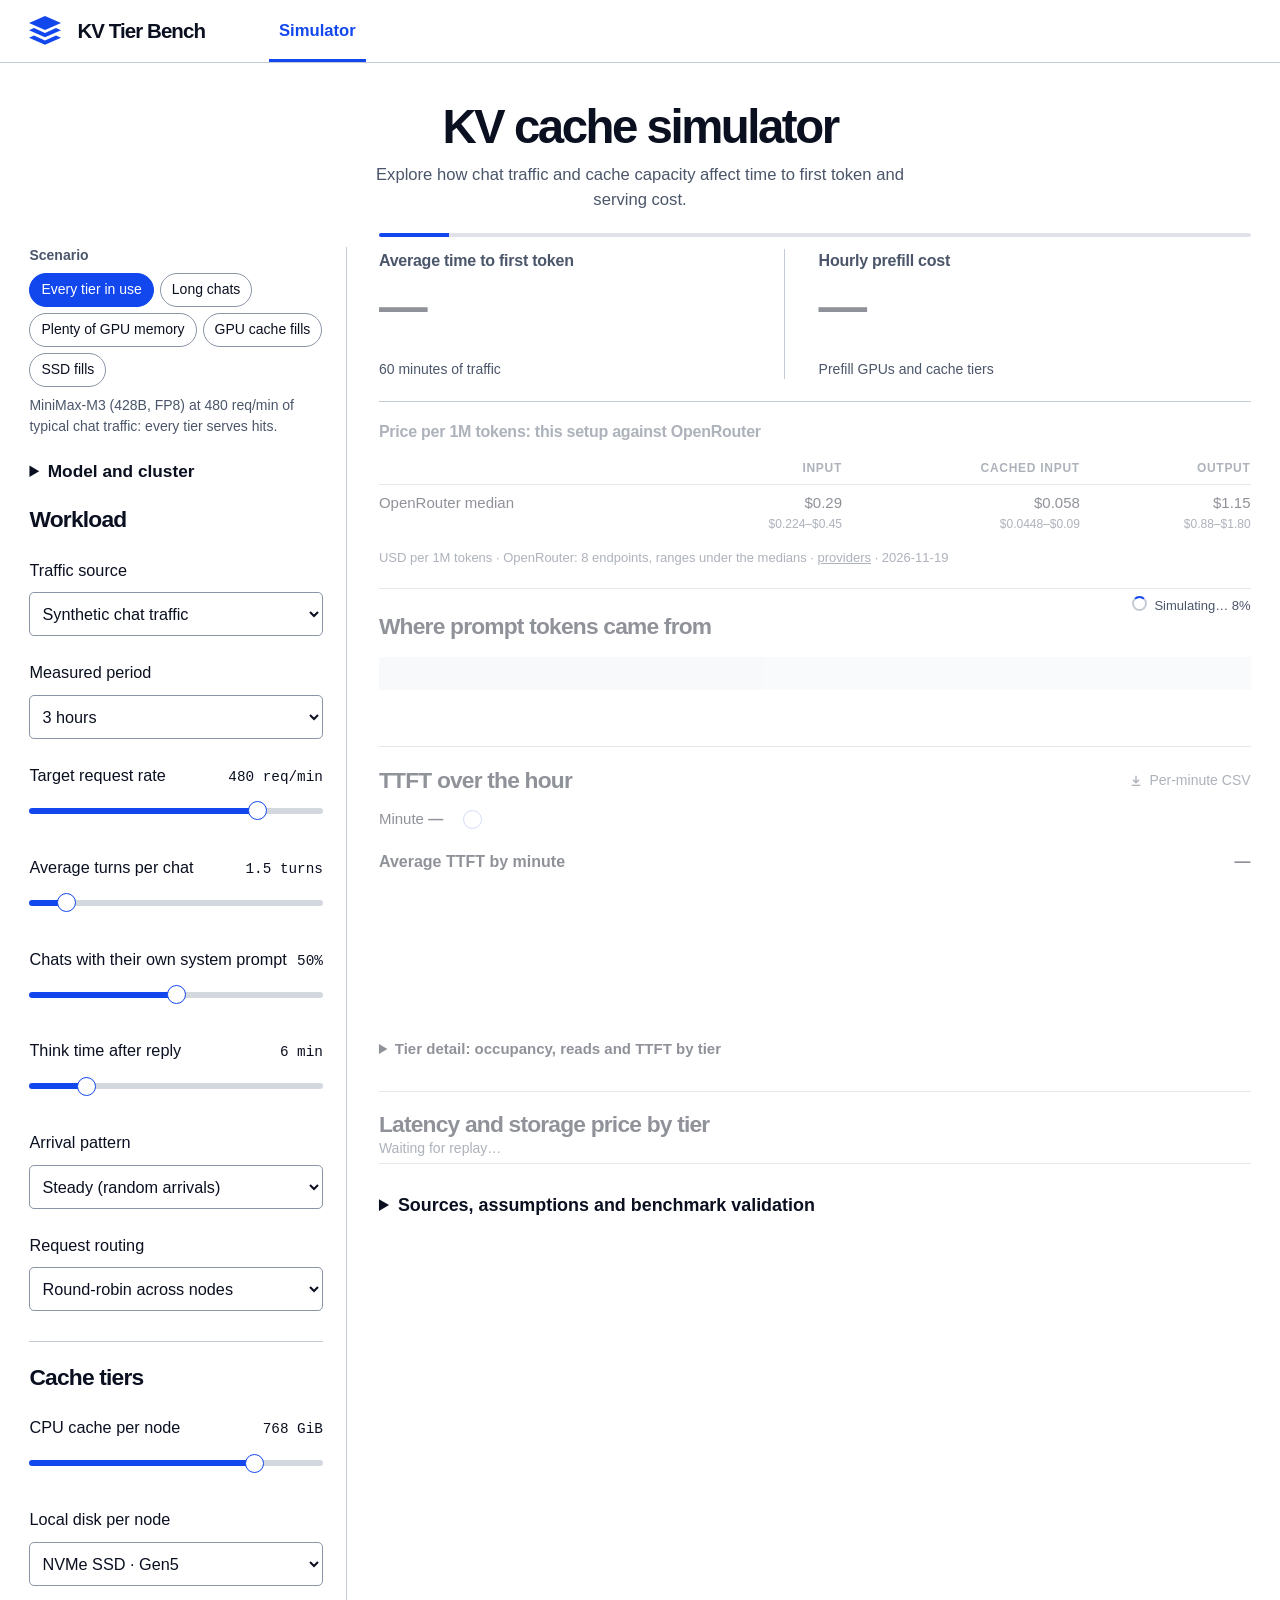
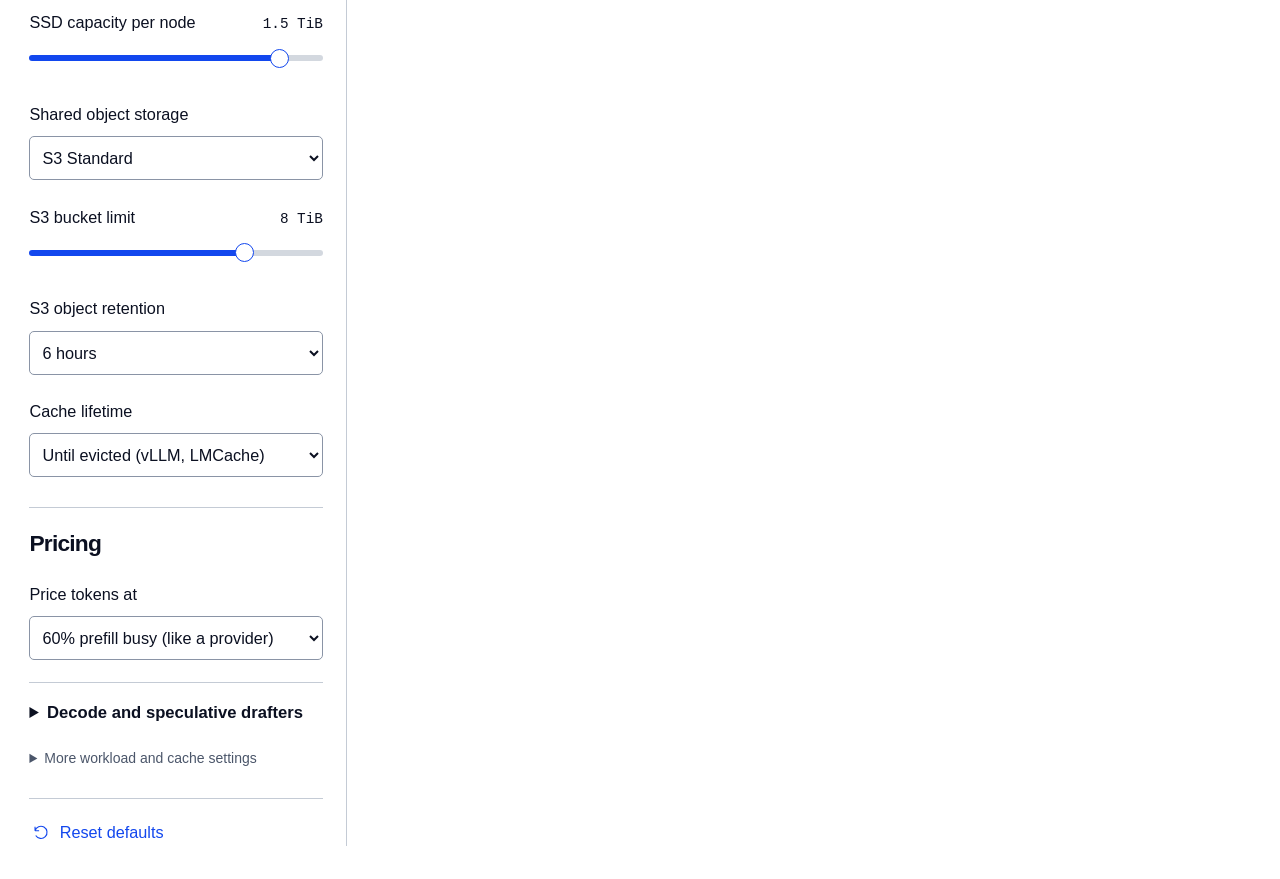
==== commit 402d5e13: "Default simulator to 3h, fix mobile select handling, and fix CI/Pages workflows" ====
--- a/web/index.html
+++ b/web/index.html
@@ -67,7 +67,7 @@
         <p id="trace-note" class="chart-note" hidden></p>
         <div id="synthetic-controls">
           <label class="select-field" for="hours">Measured period</label>
-          <select id="hours"><option value="1">1 hour</option><option value="2">2 hours</option><option value="3">3 hours</option></select>
+          <select id="hours"><option value="1">1 hour</option><option value="2">2 hours</option><option value="3" selected>3 hours</option><option value="4">4 hours</option></select>
           <div id="workload-controls"></div>
           <label class="select-field" for="pattern">Arrival pattern</label>
           <select id="pattern"><option value="steady">Steady (random arrivals)</option><option value="bursty">Bursty (2× for 2 min of every 6)</option></select>
--- a/web/simulator.css
+++ b/web/simulator.css
@@ -145,7 +145,8 @@
   .price-table :is(th, td) { font-size: 13px; padding-left: 8px; }
   #status { order: -1; position: static; align-self: end; }
   .settings { display: flex; flex-wrap: wrap; align-items: center; gap: 4px 10px; padding: 8px 0; border: 0; border-bottom: 1px solid var(--rule); }
-  #edit-settings { display: inline-flex; align-items: center; gap: 6px; min-height: 44px; border: 0; background: none; padding: 0; font-size: 14px; font-weight: 600; cursor: pointer; }
+  #edit-settings { display: inline-flex; align-items: center; gap: 6px; min-height: 38px; margin: 4px 0; padding: 6px 13px; border: 1px solid var(--blue); border-radius: 999px; background: #f2f6ff; font-size: 14px; font-weight: 600; cursor: pointer; }
+  #edit-settings:hover { text-decoration: none; background: #e6eeff; }
   #edit-settings::before { content: "▸"; }
   #edit-settings[aria-expanded="true"]::before { content: "▾"; }
   #edit-settings[aria-expanded="false"] ~ form { display: none; }
@@ -156,6 +157,7 @@
   form { width: 100%; display: grid; grid-template-columns: 1fr 1fr; column-gap: 24px; padding: 8px 0 14px; }
   form section + section { border: 0; margin: 0; padding: 0; }
   .field, .select-field { margin-top: 15px; }
+  select { font-size: 16px; }
   #reset { border: 0; padding: 0; margin: 12px 0 0; font-size: 14px; }
 }
 @media (max-width: 500px) {
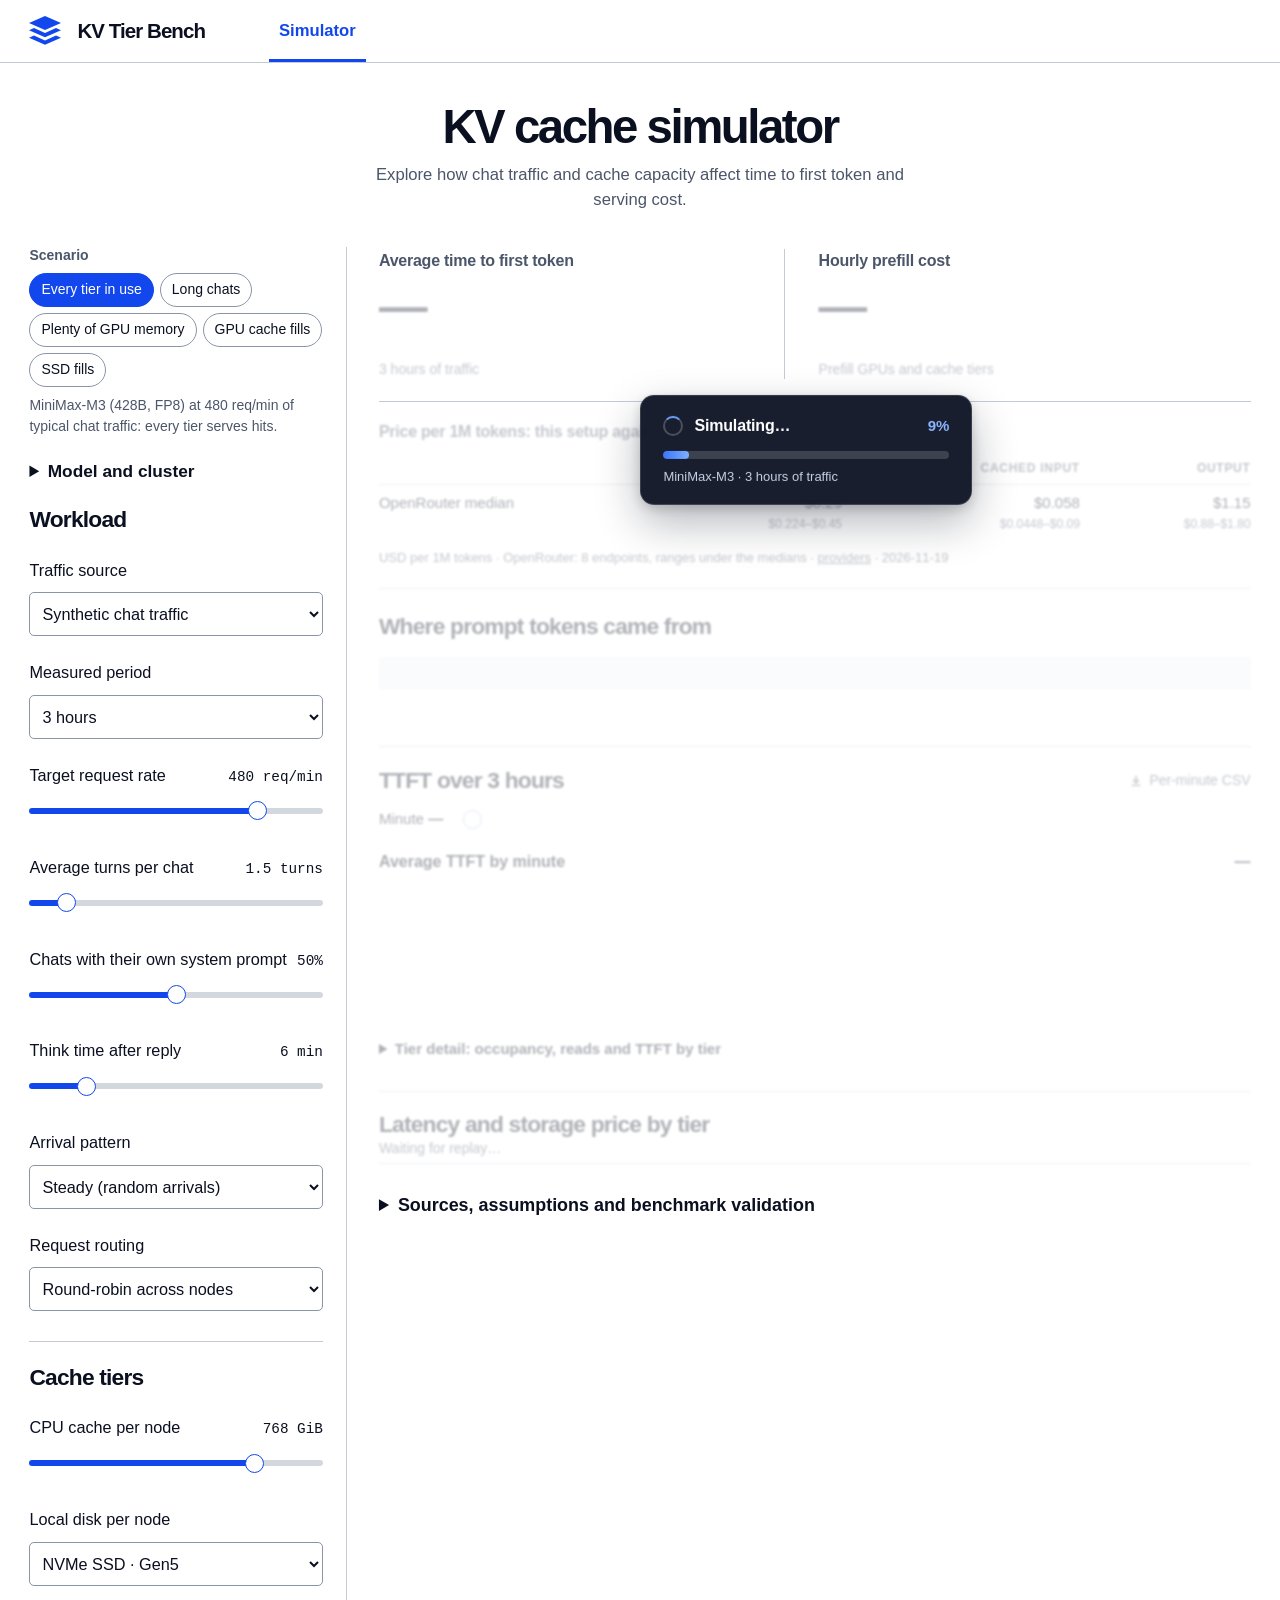
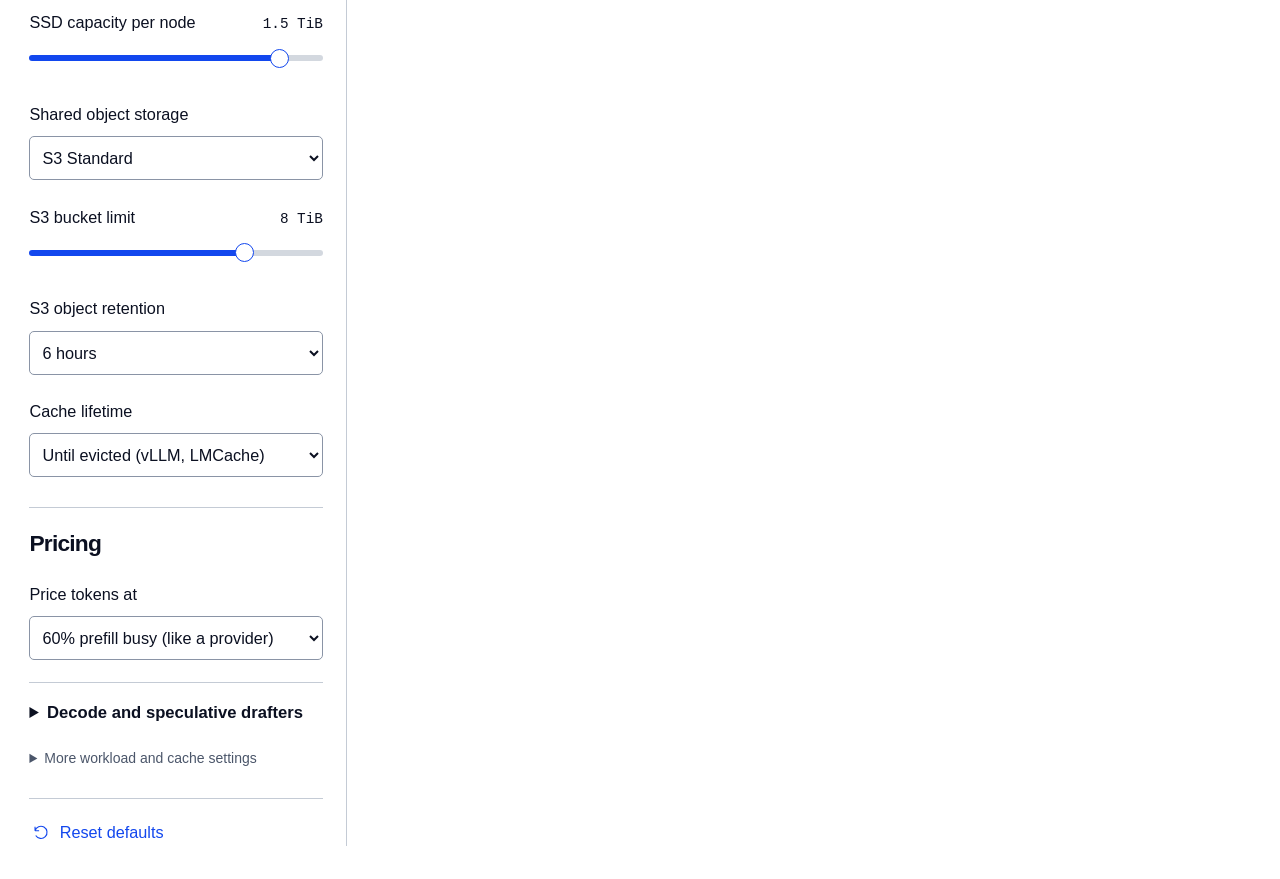
==== commit 1ee0e2e8: "Add high-contrast progress overlays for simulation and tier comparison" ====
--- a/web/index.html
+++ b/web/index.html
@@ -154,10 +154,21 @@
     </form>
     </aside>
     <article aria-label="Simulation results" id="results" aria-busy="true">
-      <div id="progress" class="progress indeterminate" role="progressbar" aria-label="Simulation progress" aria-valuemin="0" aria-valuemax="100"><span></span></div>
+      <div id="sim-overlay" class="sim-overlay" role="status" aria-live="polite">
+        <div class="sim-overlay-card">
+          <div class="sim-overlay-head">
+            <span class="sim-spinner" aria-hidden="true"></span>
+            <strong id="sim-overlay-label">Simulating…</strong>
+            <span id="sim-overlay-pct" class="sim-overlay-pct"></span>
+          </div>
+          <div id="progress" class="progress indeterminate" role="progressbar" aria-label="Simulation progress" aria-valuemin="0" aria-valuemax="100"><span></span></div>
+          <p id="sim-overlay-sub" class="sim-overlay-sub">Replaying KV cache traffic…</p>
+        </div>
+      </div>
+      <p id="status" role="alert" hidden></p>
       <div class="metrics">
         <section><h2>Average time to first token</h2><strong id="ttft">—</strong><p id="ttft-change" class="run-change"></p>
-          <dl id="ttft-stats" class="stats"></dl><p id="ttft-detail" class="metric-note">60 minutes of traffic</p>
+          <dl id="ttft-stats" class="stats"></dl><p id="ttft-detail" class="metric-note">3 hours of traffic</p>
           <p id="trend-note" class="warn-note" hidden></p></section>
         <section><h2>Hourly prefill cost</h2><strong id="cost">—</strong><p id="cost-change" class="run-change"></p>
           <dl id="cost-stats" class="stats"></dl><p id="cost-detail" class="metric-note">Prefill GPUs and cache tiers</p></section>
@@ -166,14 +177,13 @@
         <h2 id="price-heading">Price per 1M tokens: this setup against OpenRouter</h2>
         <div id="openrouter-input-prices" aria-live="polite">Waiting for the replay…</div>
       </section>
-      <p id="status" role="status" class="busy">Simulating…</p>
       <section class="sources" aria-labelledby="sources-heading"><h2 id="sources-heading">Where prompt tokens came from</h2>
         <div id="bar" aria-hidden="true"></div><ul id="legend" aria-label="Share of prompt tokens by source"></ul>
         <ul id="run-facts" class="facts" aria-label="Run summary"></ul>
         <p id="cpu-note" class="chart-note" hidden></p>
       </section>
       <section class="timeline" aria-labelledby="timeline-heading">
-        <div class="section-heading"><h2 id="timeline-heading">TTFT over the hour</h2>
+        <div class="section-heading"><h2 id="timeline-heading">TTFT over 3 hours</h2>
           <button type="button" id="download-csv" disabled><svg aria-hidden="true" viewBox="0 0 16 16"><path d="M8 2v8m-3.5-3.5L8 10l3.5-3.5M3 13h10"/></svg>Per-minute CSV</button></div>
         <div class="minute-control">
           <label for="inspect-minute">Minute <b id="minute-label">—</b></label>
@@ -203,10 +213,23 @@
       <section id="tier-comparison" aria-labelledby="tier-comparison-title">
         <h2 id="tier-comparison-title">Latency and storage price by tier</h2>
         <p id="comparison-status" class="track-note" role="status"></p>
-        <table id="tier-bars" hidden aria-labelledby="tier-comparison-title">
-          <thead><tr><th scope="col">Cache option</th><th scope="col">Median TTFT of requests reading it</th><th scope="col">USD / GiB-month</th></tr></thead>
-          <tbody></tbody>
-        </table>
+        <div class="comparison-body">
+          <div id="comparison-overlay" class="comparison-overlay" hidden aria-live="polite">
+            <div class="sim-overlay-card comparison-card">
+              <div class="sim-overlay-head">
+                <span class="sim-spinner" aria-hidden="true"></span>
+                <strong id="comparison-overlay-label">Comparing cache tiers…</strong>
+                <span id="comparison-overlay-pct" class="sim-overlay-pct"></span>
+              </div>
+              <div id="comparison-progress" class="progress indeterminate" aria-hidden="true"><span></span></div>
+              <p id="comparison-overlay-sub" class="sim-overlay-sub">Replaying each storage tier…</p>
+            </div>
+          </div>
+          <table id="tier-bars" hidden aria-labelledby="tier-comparison-title">
+            <thead><tr><th scope="col">Cache option</th><th scope="col">Median TTFT of requests reading it</th><th scope="col">USD / GiB-month</th></tr></thead>
+            <tbody></tbody>
+          </table>
+        </div>
       </section>
       <section class="validation" aria-labelledby="validation-title">
         <details id="validation-details">
--- a/web/simulator.css
+++ b/web/simulator.css
@@ -85,24 +85,44 @@
 .price-table .ratio { font-weight: 600; color: #0b1021; }
 .run-change:empty { display: none; }
 #results { min-width: 0; position: relative; }
-#status { position: absolute; right: 0; margin-top: 7px; color: var(--muted); font-size: 13px; }
-/* Simulation progress: a thin bar above the results and a spinner beside the status text. */
-.progress { position: absolute; top: -14px; left: 0; right: 0; height: 4px; border-radius: 2px; background: #dfe3e9; overflow: hidden; }
-.progress[hidden] { display: none; }
-.progress span { display: block; height: 100%; width: 0; background: var(--blue); transition: width .2s ease-out; }
-.progress.indeterminate span { width: 35%; animation: progress-slide 1.1s ease-in-out infinite; }
-@keyframes progress-slide { from { transform: translateX(-100%); } to { transform: translateX(290%); } }
-#status.busy::before, #comparison-status.busy::before { content: ""; display: inline-block; width: 11px; height: 11px; margin-right: 7px; vertical-align: -1px;
-  border: 2px solid #c4cbd5; border-top-color: var(--blue); border-radius: 50%; animation: spin .8s linear infinite; }
+/* Prominent floating progress overlay for main replay & trace downloads, plus section overlay for tier comparison. */
+.sim-overlay {
+  position: fixed; z-index: 45; top: 50%; left: 63%; transform: translate(-50%, -50%);
+  pointer-events: none;
+}
+.sim-overlay[hidden], .comparison-overlay[hidden], #status[hidden] { display: none; }
+.sim-overlay-card {
+  width: min(332px, calc(100vw - 36px)); padding: 18px 22px; border-radius: 14px;
+  background: rgba(11, 16, 33, 0.94); backdrop-filter: blur(10px); -webkit-backdrop-filter: blur(10px);
+  color: white; border: 1px solid rgba(255, 255, 255, 0.14);
+  box-shadow: 0 18px 44px rgba(11, 16, 33, 0.3), 0 4px 12px rgba(11, 16, 33, 0.16);
+}
+.sim-overlay-head { display: flex; align-items: center; gap: 11px; }
+.sim-overlay-head strong { flex: 1; font-size: 16px; font-weight: 650; letter-spacing: -.01em; }
+.sim-overlay-pct { font-size: 15px; font-weight: 700; color: #8ab4ff; font-variant-numeric: tabular-nums; }
+.sim-spinner {
+  width: 20px; height: 20px; flex: none; border-radius: 50%;
+  border: 2.5px solid rgba(255, 255, 255, 0.22); border-top-color: #6ea0ff;
+  animation: spin .75s linear infinite;
+}
+.progress { height: 8px; margin-top: 13px; border-radius: 999px; background: rgba(255, 255, 255, 0.16); overflow: hidden; }
+.progress span { display: block; height: 100%; width: 0; border-radius: 999px; background: linear-gradient(90deg, #3a76ff, #7eb0ff); transition: width .16s ease-out; }
+.progress.indeterminate span { width: 38%; animation: progress-slide 1.05s ease-in-out infinite; }
+.sim-overlay-sub { margin-top: 9px; font-size: 13px; line-height: 1.4; color: #c5d0e3; white-space: nowrap; overflow: hidden; text-overflow: ellipsis; }
+.comparison-body { position: relative; }
+.comparison-body:has(> .comparison-overlay:not([hidden])) { min-height: 152px; }
+.comparison-body:has(> .comparison-overlay:not([hidden])) #tier-bars { opacity: .32; filter: blur(1px); transition: opacity .15s, filter .15s; }
+.comparison-overlay { position: absolute; inset: 0; z-index: 15; display: grid; place-items: center; pointer-events: none; padding: 12px 0; }
+@keyframes progress-slide { from { transform: translateX(-100%); } to { transform: translateX(280%); } }
 @keyframes spin { to { transform: rotate(360deg); } }
 @media (prefers-reduced-motion: reduce) {
-  .progress.indeterminate span { animation: none; width: 100%; opacity: .4; }
-  #status.busy::before, #comparison-status.busy::before { animation: none; }
-}
-#status.error { background: #fff3ed; color: #922b10; position: static; padding: 10px; margin-block: 16px; }
-/* Results that belong to the previous settings fade while the replay runs. */
-#results :is(.metrics strong, .run-change, .stats, .price-compare, .sources, .timeline, #tier-comparison) { transition: opacity .15s; }
-#results[aria-busy="true"] :is(.metrics strong, .run-change, .stats, .price-compare, .sources, .timeline, #tier-comparison) { opacity: .45; }
+  .progress.indeterminate span { animation: none; width: 100%; opacity: .5; }
+  .sim-spinner { animation: none; }
+}
+#status.error { background: #fff3ed; color: #922b10; padding: 10px 12px; border-radius: 6px; margin-block: 0 16px; font-size: 14px; }
+/* Results that belong to the previous settings fade and soften while the replay runs underneath the overlay. */
+#results :is(.metrics strong, .metrics .run-change, .metrics .stats, .metrics .metric-note, .metrics .warn-note, .price-compare, .sources, .timeline, #tier-comparison) { transition: opacity .15s, filter .15s; }
+#results[aria-busy="true"] :is(.metrics strong, .metrics .run-change, .metrics .stats, .metrics .metric-note, .metrics .warn-note, .price-compare, .sources, .timeline, #tier-comparison) { opacity: .32; filter: blur(1.2px); }
 #results.failed :is(.price-compare, .sources, .timeline, #tier-comparison) { display: none; }
 .timeline { margin-top: clamp(22px, 2vw, 32px); padding-top: clamp(16px, 1.5vw, 22px); border-top: 1px solid var(--rule); }
 .section-heading { display: flex; align-items: baseline; justify-content: space-between; gap: 12px; flex-wrap: wrap; }
@@ -143,7 +163,8 @@
   .metrics :is(p, .stats dd) { font-size: 13px; }
   .stats { gap: 6px 14px; }
   .price-table :is(th, td) { font-size: 13px; padding-left: 8px; }
-  #status { order: -1; position: static; align-self: end; }
+  .sim-overlay { left: 50%; }
+  #status { order: -1; width: 100%; }
   .settings { display: flex; flex-wrap: wrap; align-items: center; gap: 4px 10px; padding: 8px 0; border: 0; border-bottom: 1px solid var(--rule); }
   #edit-settings { display: inline-flex; align-items: center; gap: 6px; min-height: 38px; margin: 4px 0; padding: 6px 13px; border: 1px solid var(--blue); border-radius: 999px; background: #f2f6ff; font-size: 14px; font-weight: 600; cursor: pointer; }
   #edit-settings:hover { text-decoration: none; background: #e6eeff; }
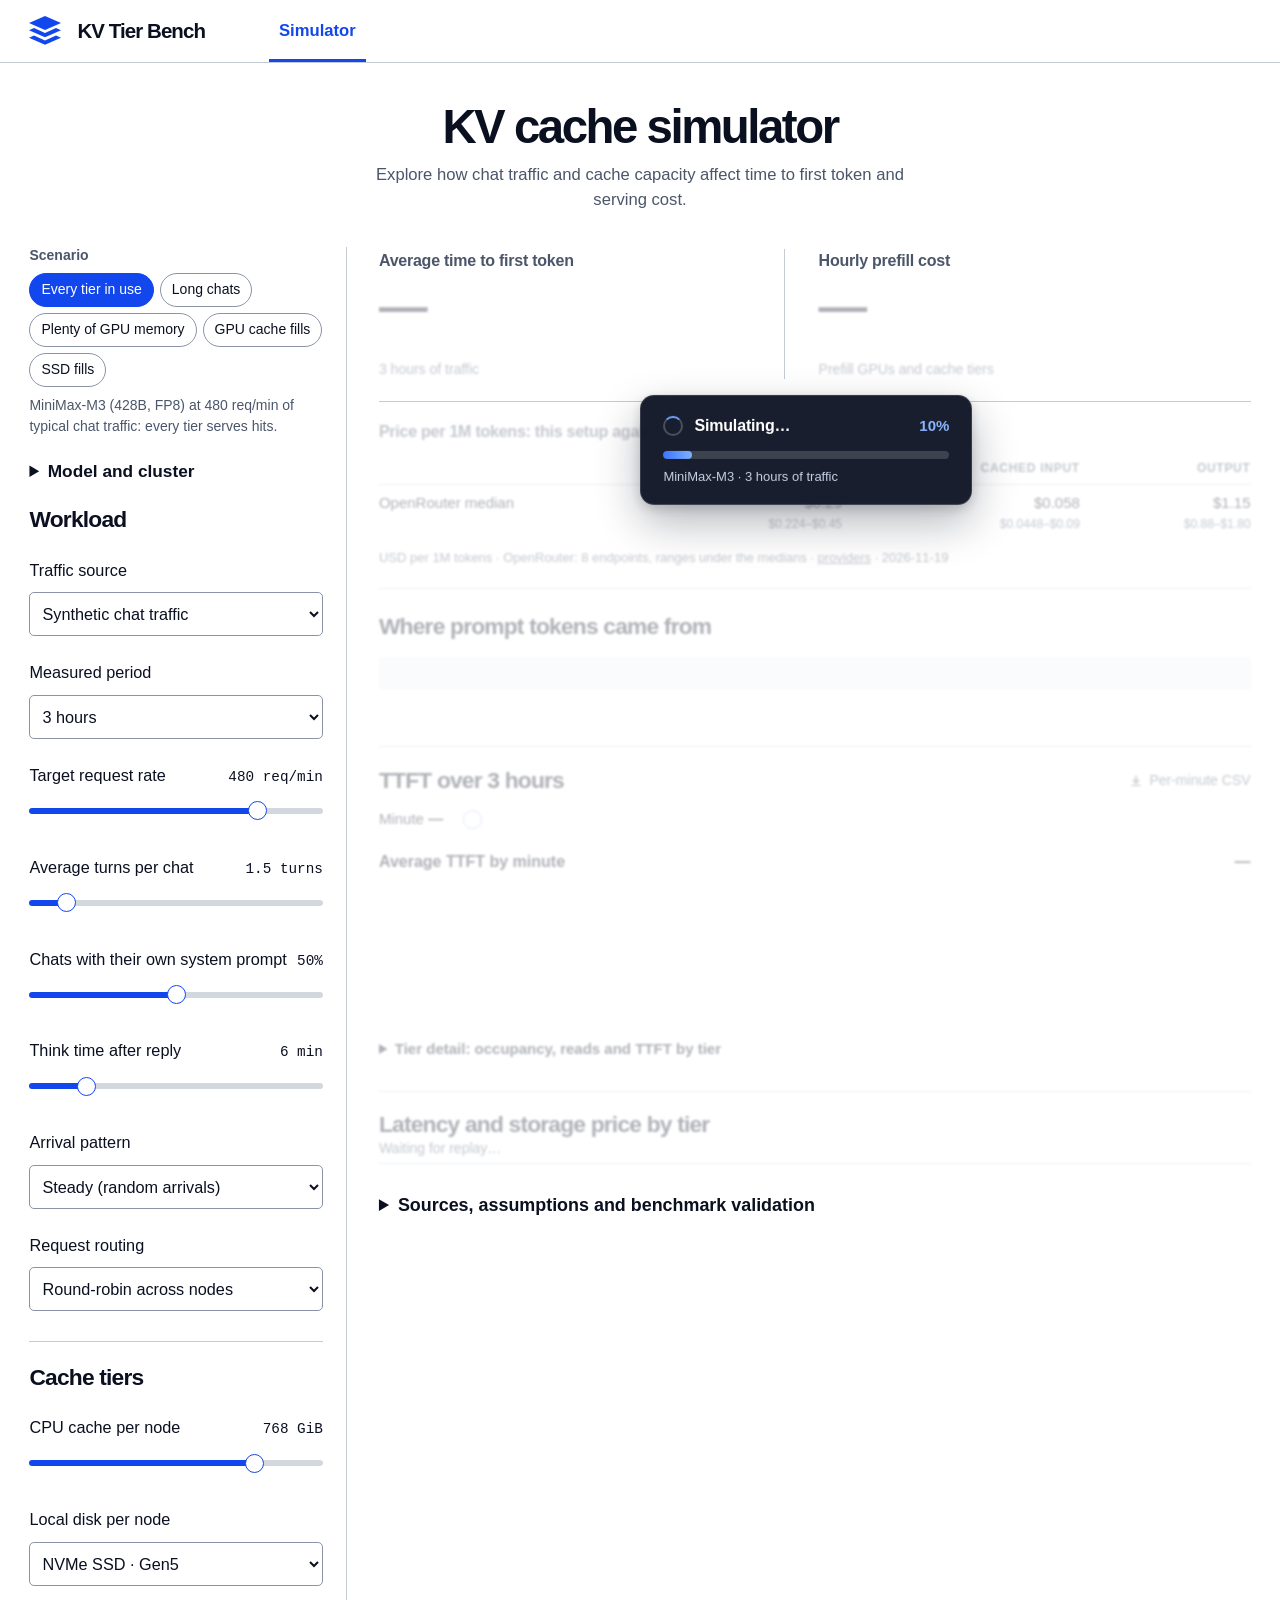
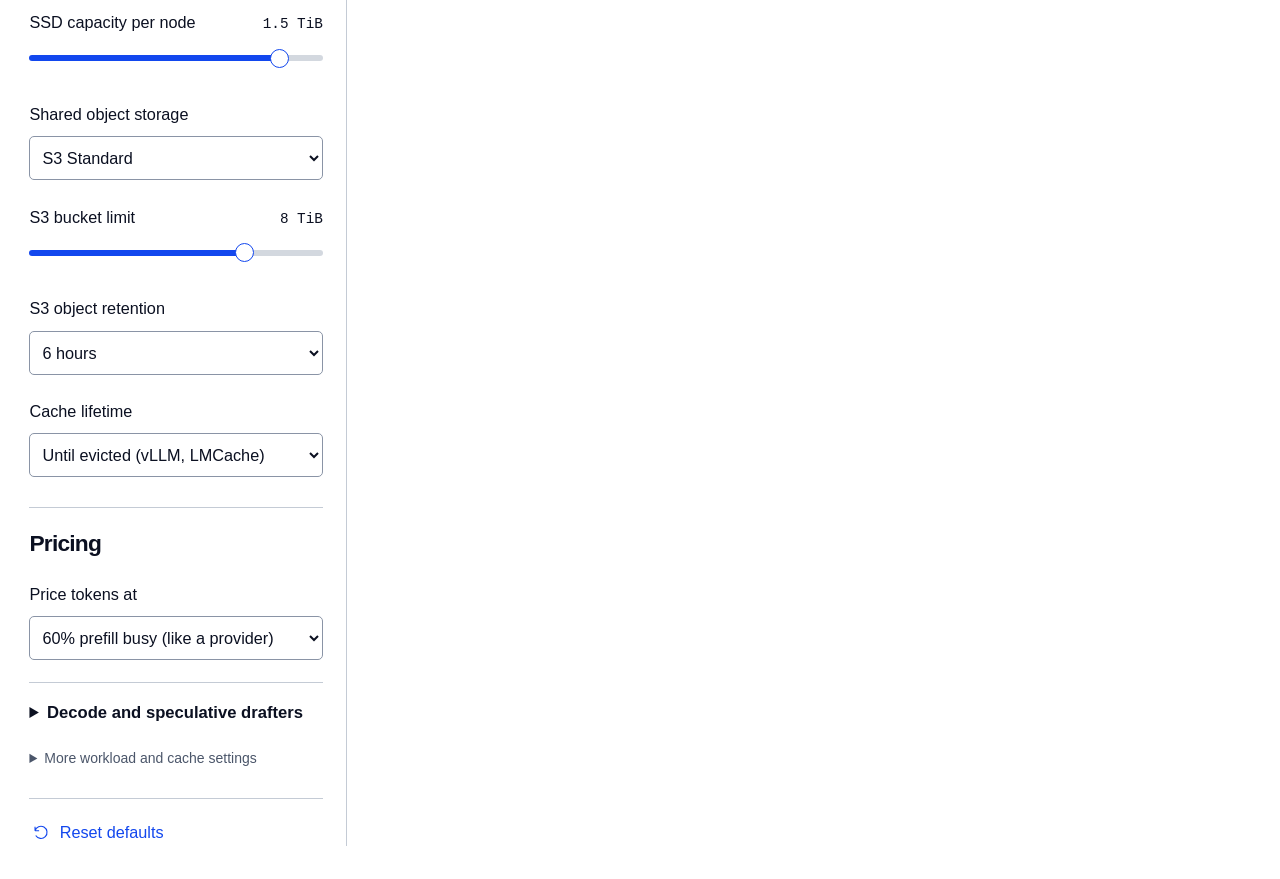
==== commit 40b593f0: "Add KV simulator how-to guide and fix DP-attention, DMA staging, PCIe queueing, and NVL72/Vera Rubin" ====
--- a/web/index.html
+++ b/web/index.html
@@ -81,6 +81,7 @@
           <option value="">Off</option>
           <option value="fs-nvme-gen5">NVMe SSD · Gen5</option>
           <option value="fs-nvme-gen4">NVMe SSD · Gen4</option>
+          <option value="fs-bf4-icms">BlueField-4 ICMS Context Pod</option>
         </select>
         <div id="disk-controls" hidden></div>
         <label class="select-field" for="backing">Shared object storage</label>
@@ -148,7 +149,7 @@
         <label class="select-field" for="cache-admission">Save to backing tiers</label>
         <select id="cache-admission"><option value="prompt">Complete prompt chunks</option><option value="reply">Include generated reply chunks</option></select>
         <label class="select-field" for="lookup-policy">Priority after local SSD</label>
-        <select id="lookup-policy"><option value="stock">S3 before peer (LMCache MP)</option><option value="peer">Peer before S3</option></select>
+        <select id="lookup-policy"><option value="stock">S3 before peer (LMCache MP)</option><option value="peer">Peer before S3</option><option value="smart">Peer before S3 · recompute if faster</option></select>
       </details>
       <button id="reset" type="button"><svg aria-hidden="true" viewBox="0 0 24 24"><path d="M3 10a9 9 0 1 1 1 7m-1-7V4m0 6h6"/></svg>Reset defaults</button>
     </form>
